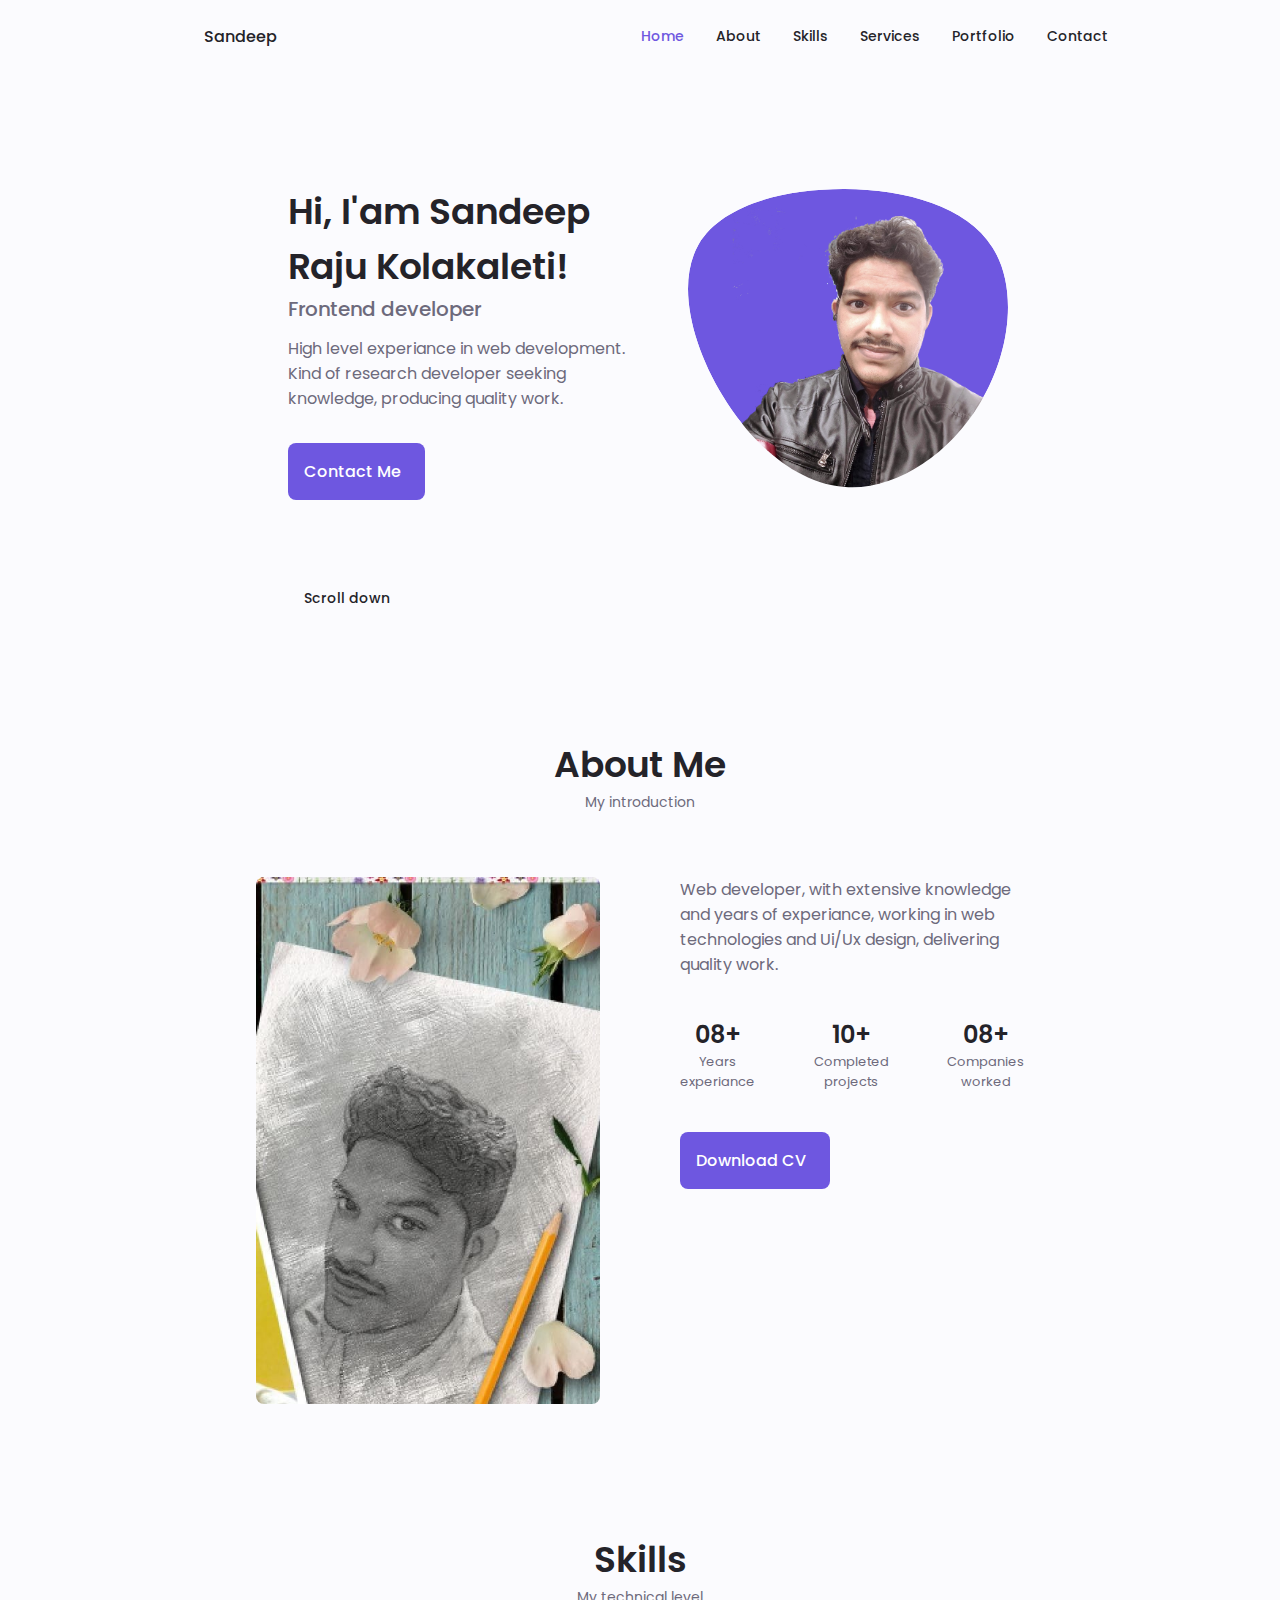
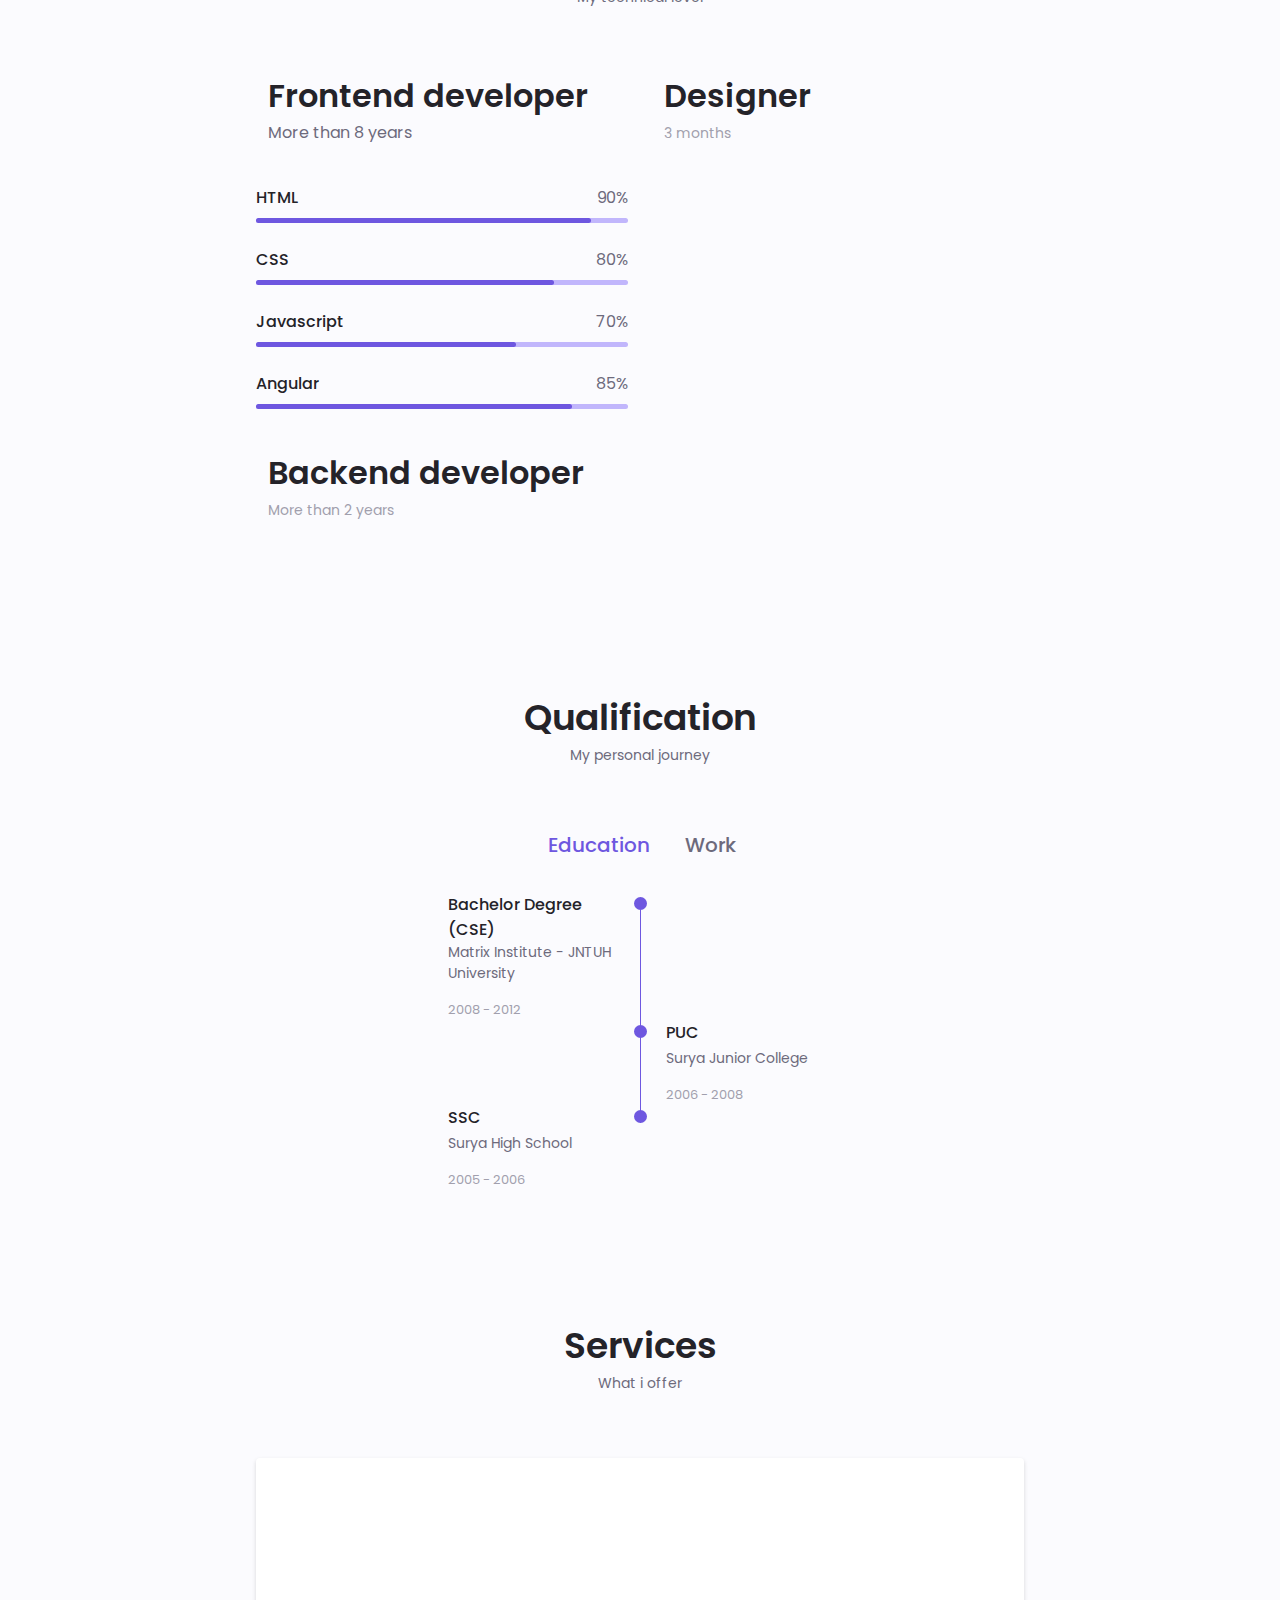
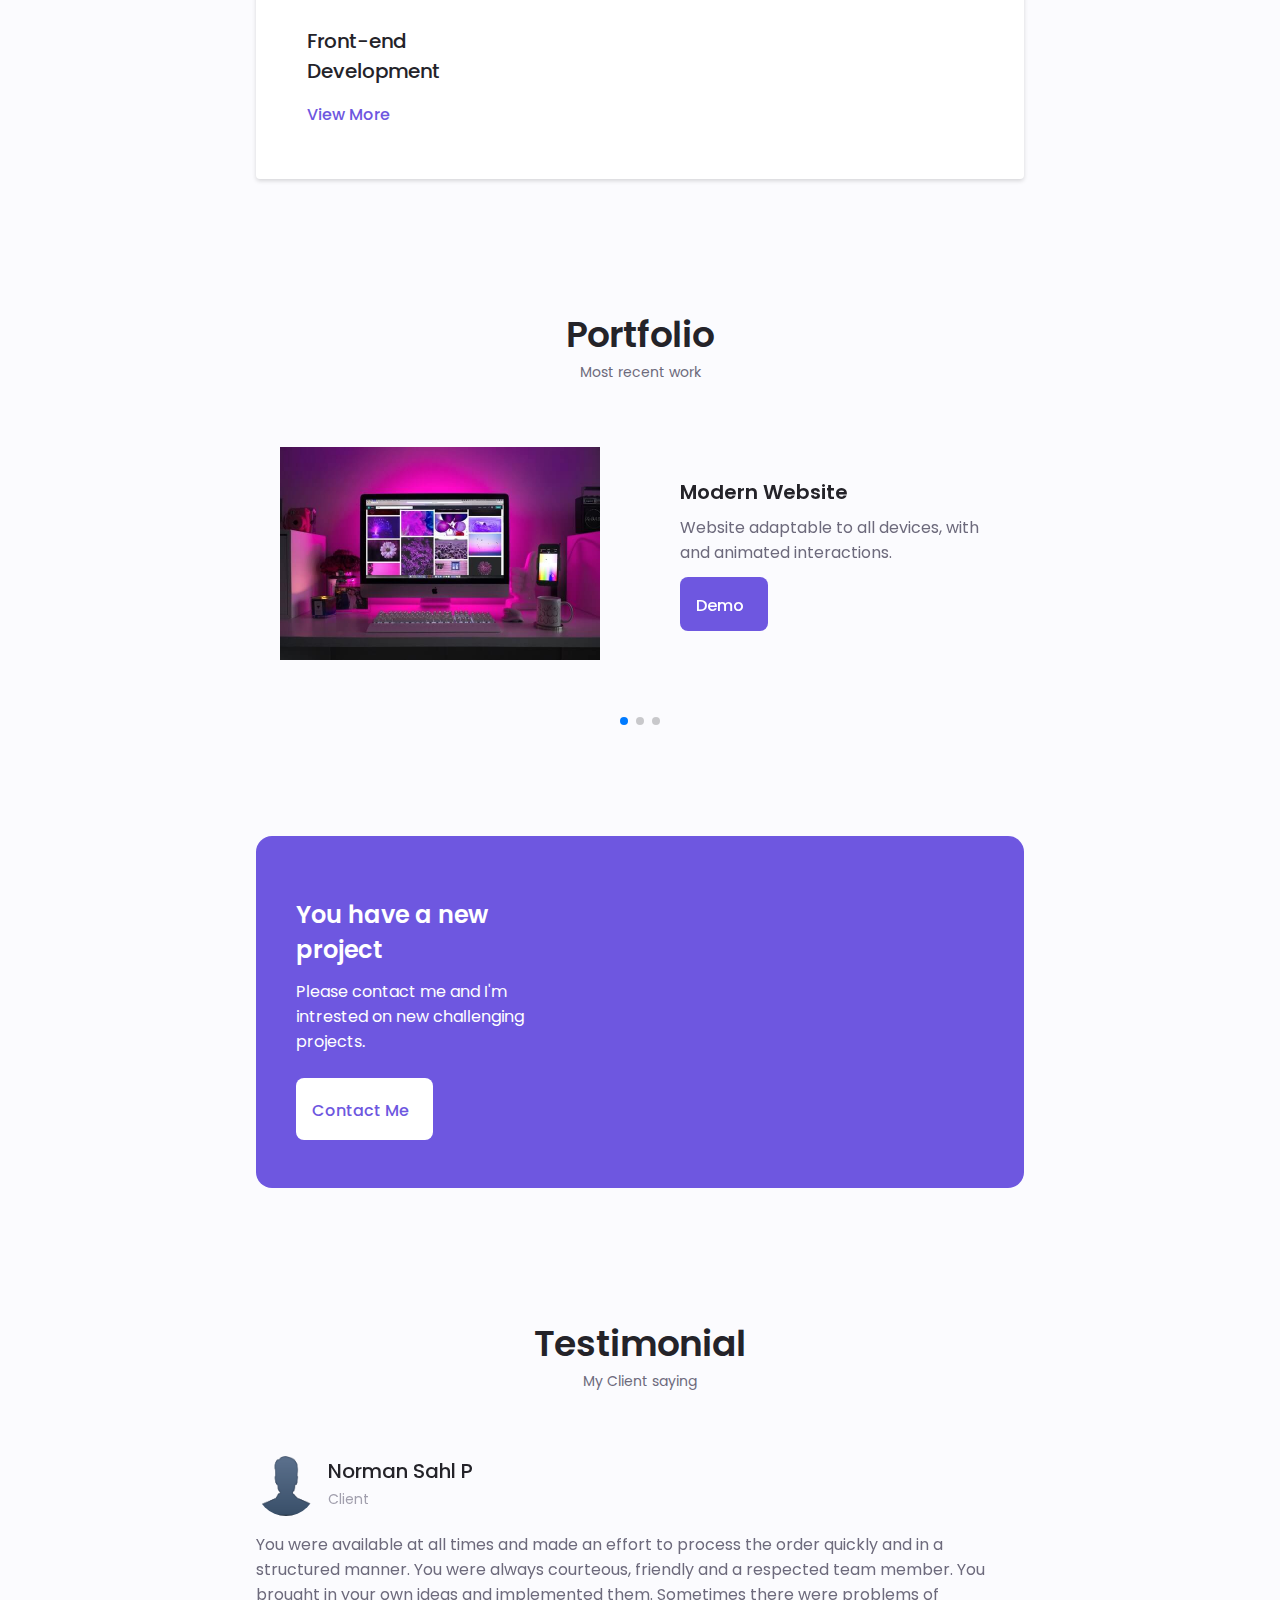
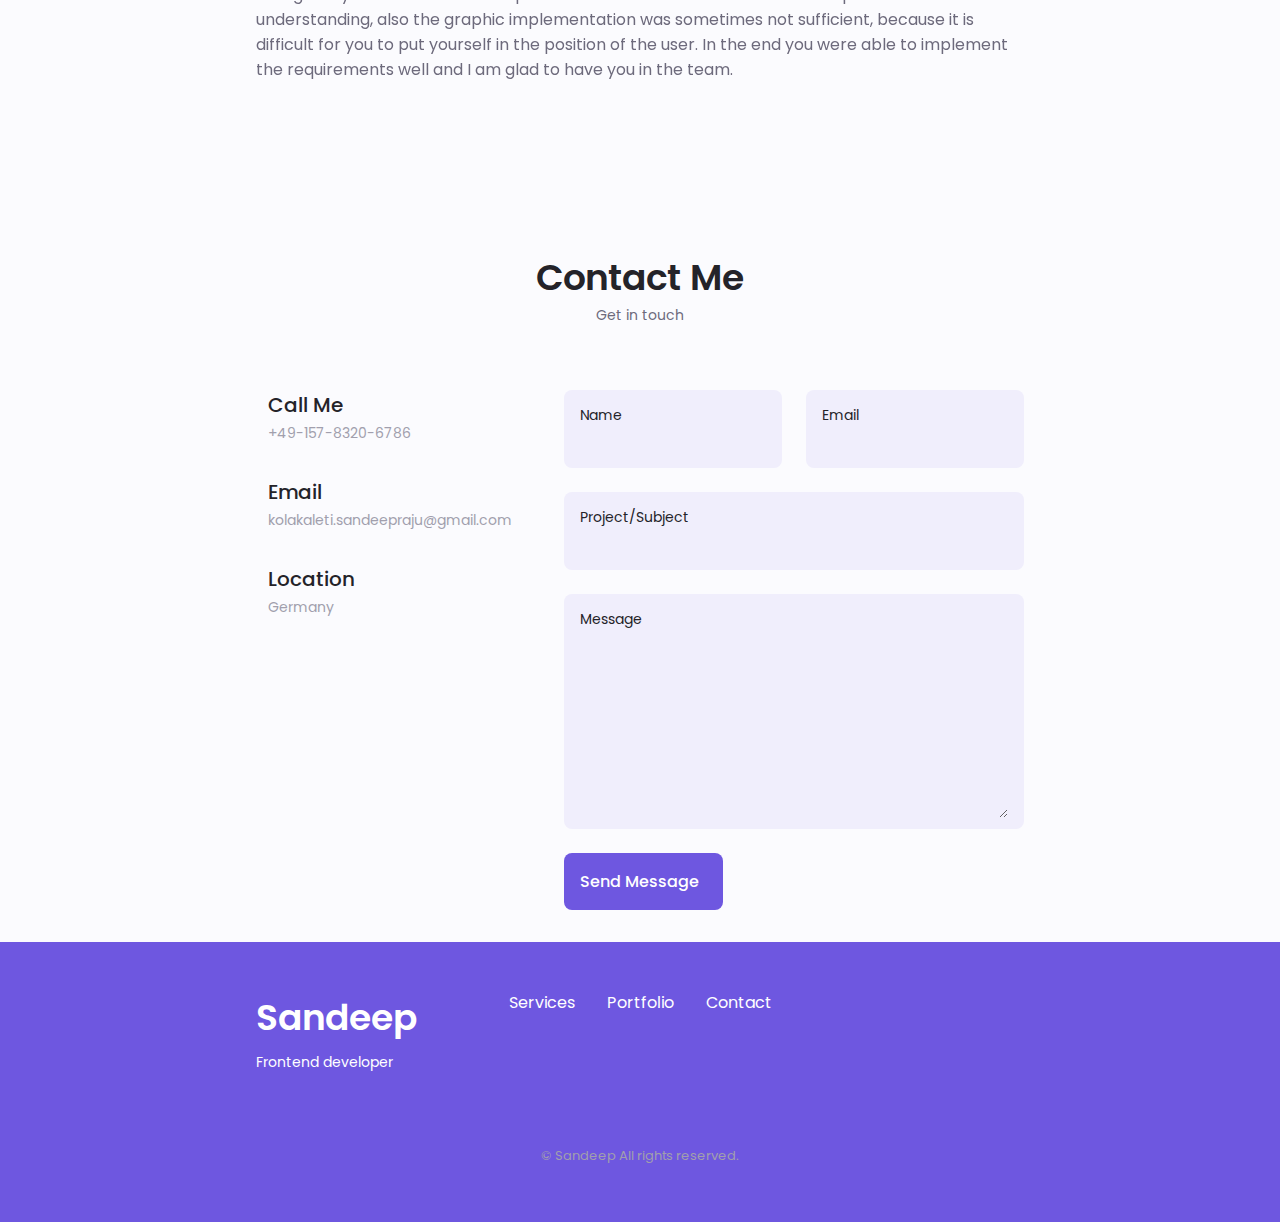
==== public/index2.html @ 4f19f3d8 "commit changes goes here" ====
<!DOCTYPE html>
    <html lang="en">
    <head>
        <meta charset="UTF-8">
        <meta name="viewport" content="width=device-width, initial-scale=1.0">

        <!--==================== UNICONS ====================-->
        <link rel="stylesheet" href="https://unicons.iconscout.com/release/v4.0.0/css/line.css">
        
        <!--==================== SWIPER CSS ====================-->
        <link rel="stylesheet" href="assets/css/swiper-bundle.min.css">
        
        <!--==================== CSS ====================-->
        <link rel="stylesheet" href="assets/css/styles.css">

        <title>Responsive Portfolio Website</title>
    </head>
    <body oncontextmenu="return false">
        <!--==================== HEADER ====================-->
        <header class="header" id="header">
            <nav class="nav container">
                <a href="#" class="nav__logo">Sandeep</a>
                <div class="nav__menu" id="nav-menu">
                    <ul class="nav__list grid">
                        <li class="nav__item">
                            <a href="#home" class="nav__link active-link">
                                <i class="uil uil-estate nav__icon"></i>Home
                            </a>
                        </li>
                        <li class="nav__item">
                            <a href="#about" class="nav__link">
                                <i class="uil uil-user nav__icon"></i>About
                            </a>
                        </li>
                        <li class="nav__item">
                            <a href="#skills" class="nav__link">
                                <i class="uil uil-file-alt nav__icon"></i>Skills
                            </a>
                        </li>
                        <li class="nav__item">
                            <a href="#services" class="nav__link">
                                <i class="uil uil-briefcase-alt nav__icon"></i>Services
                            </a>
                        </li>
                        <li class="nav__item">
                            <a href="#portfolio" class="nav__link">
                                <i class="uil uil-scenery nav__icon"></i>Portfolio
                            </a>
                        </li>
                        <li class="nav__item">
                            <a href="#contact" class="nav__link">
                                <i class="uil uil-message nav__icon"></i> Contact
                            </a>
                        </li>
                    </ul>
                    <i class="uil uil-times nav__close" id="nav-close"></i>
                </div>
                <div class="nav__btns">
                    <i class="uil uil-moon change-theme" id="theme-button"></i>
                    <div class="nav__toggle" id="nav-toggle">
                        <i class="uil uil-apps"></i>
                    </div>
                </div>
            </nav>
        </header>

        <!--==================== MAIN ====================-->
        <main class="main">
            <!--==================== HOME ====================-->
            <section class="home section" id="home">
                <div class="home__container container grid">
                    <div class="home__content grid">
                        <div class="home__social">
                            <a href="https://www.linkedin.com/in/sandeep-raju-kolakaleti-674469119/" target="_blank" class="home__social-icon">
                                <i class="uil uil-linkedin-alt"></i>
                            </a>
                            <a href="#contact" class="home__social-icon">
                                <i class="uil uil-mailbox"></i>
                            </a>
                            <a href="https://github.com/sandeepraju538" target="_blank" class="home__social-icon">
                                <i class="uil uil-github-alt"></i>
                            </a>
                        </div>
                        <div class="home__img">
                            <svg class="home__blob" viewBox="0 0 200 187" xmlns="http://www.w3.org/2000/svg" xmlns:xlink="http://www.w3.org/1999/xlink">
                                <mask id="mask0" mask-type="alpha">
                                    <path d="M190.312 36.4879C206.582 62.1187 201.309 102.826 182.328 134.186C163.346 165.547 
                                    130.807 187.559 100.226 186.353C69.6454 185.297 41.0228 161.023 21.7403 129.362C2.45775 
                                    97.8511 -7.48481 59.1033 6.67581 34.5279C20.9871 10.1032 59.7028 -0.149132 97.9666 
                                    0.00163737C136.23 0.303176 174.193 10.857 190.312 36.4879Z"/>
                                </mask>
                                <g mask="url(#mask0)">
                                    <path d="M190.312 36.4879C206.582 62.1187 201.309 102.826 182.328 134.186C163.346 
                                    165.547 130.807 187.559 100.226 186.353C69.6454 185.297 41.0228 161.023 21.7403 
                                    129.362C2.45775 97.8511 -7.48481 59.1033 6.67581 34.5279C20.9871 10.1032 59.7028 
                                    -0.149132 97.9666 0.00163737C136.23 0.303176 174.193 10.857 190.312 36.4879Z"/>
                                    <image class="home__blob-img" x="28" y="10" xlink:href="assets/img/profile-pic.png"/>
                                </g>
                            </svg>
                        </div>
                        <div class="home__data">
                            <h1 class="home__title">Hi, I'am Sandeep Raju Kolakaleti!</h1>
                            <h3 class="home__subtitle">Frontend developer</h3>
                            <p class="home__description">High level experiance in web development. Kind of research developer
                                seeking knowledge, producing quality work.</p>
                            <a href="#contact" class="button button--flex">
                                Contact Me <i class="uil uil-message button__icon"></i>
                            </a>
                        </div>
                    </div>
                    <div class="home__scroll">
                        <a href="#about" class="home__scroll-button button--flex">
                            <i class="uil uil-mouse-alt home__scroll-mouse"></i>
                            <span class="home__scroll-name">Scroll down</span>
                            <i class="uil uil-arrow-down home__scroll-arrow"></i>
                        </a>
                    </div>
                </div>
            </section>

            <!--==================== ABOUT ====================-->
            <section class="about section" id="about">
                <h2 class="section__title">About Me</h2>
                <span class="section__subtitle">My introduction</span>
                <div class="about__container container grid">
                    <img src="assets/img/profile-pic.jpeg" alt="" class="about__img">
                    <div class="about__data">
                        <p class="about__description">
                            Web developer, with extensive knowledge and years of experiance, 
                            working in web technologies and Ui/Ux design, delivering quality work.
                        </p>
                        <div class="about__info">
                            <div>
                                <span class="about__info-title"> 08+ </span>
                                <span class="about__info-name">Years <br> experiance</span>
                            </div>
                            <div>
                                <span class="about__info-title"> 10+ </span>
                                <span class="about__info-name">Completed <br> projects</span>
                            </div>
                            <div>
                                <span class="about__info-title"> 08+ </span>
                                <span class="about__info-name">Companies <br> worked</span>
                            </div>
                        </div>
                        <div class="about__buttons">
                            <a download="" href="assets/pdf/CV-Sandeep-Kolakaleti-EN-IN.pdf" class="button button--flex">
                                Download CV<i class="uil uil-download-alt button__icon"></i>
                            </a>
                        </div>
                    </div>
                </div>
            </section>

            <!--==================== SKILLS ====================-->
            <section class="skills section" id="skills">
                <h2 class="section__title">Skills</h2>
                <span class="section__subtitle">My technical level</span>
                <div class="skills__container container grid">
                    <div>
                        <!--========= SKILLS 1 =========-->
                        <div class="skills__content skills__open">
                            <div class="skills__header">
                                <i class="uil uil-brackets-curly skills__icon"></i>
                                <div>
                                    <h1 class="skills_title">Frontend developer</h1>
                                    <span class="skills_subtitles">More than 8 years</span>
                                </div>
                                <i class="uil uil-angle-down skills__arrow"></i>
                            </div>
                            <div class="skills__list grid">
                                <div class="skills__data">
                                    <div class="skills__titles">
                                        <h3 class="skills__name">HTML</h3>
                                        <span class="skills__number">90%</span>
                                    </div>
                                    <div class="skills__bar">
                                        <span class="skills__percentage skills__html"></span>
                                    </div>
                                </div>
                                <div class="skills__data">
                                    <div class="skills__titles">
                                        <h3 class="skills__name">CSS</h3>
                                        <span class="skills__number">80%</span>
                                    </div>
                                    <div class="skills__bar">
                                        <span class="skills__percentage skills__css"></span>
                                    </div>
                                </div>
                                <div class="skills__data">
                                    <div class="skills__titles">
                                        <h3 class="skills__name">Javascript</h3>
                                        <span class="skills__number">70%</span>
                                    </div>
                                    <div class="skills__bar">
                                        <span class="skills__percentage skills__js"></span>
                                    </div>
                                </div>
                                <div class="skills__data">
                                    <div class="skills__titles">
                                        <h3 class="skills__name">Angular</h3>
                                        <span class="skills__number">85%</span>
                                    </div>
                                    <div class="skills__bar">
                                        <span class="skills__percentage skills__angular"></span>
                                    </div>
                                </div>
                            </div>
                        </div>

                        <!--========= SKILLS 2 =========-->
                        <div class="skills__content skills__close">
                            <div class="skills__header">
                                <i class="uil uil-server-network skills__icon"></i>
                                <div>
                                    <h1 class="skills_title">Backend developer</h1>
                                    <span class="skills_subtitle">More than 2 years</span>
                                </div>
                                <i class="uil uil-angle-down skills__arrow"></i>
                            </div>
                            <div class="skills__list grid">
                                <div class="skills__data">
                                    <div class="skills__titles">
                                        <h3 class="skills__name">Node js</h3>
                                        <span class="skills__number">60%</span>
                                    </div>
                                    <div class="skills__bar">
                                        <span class="skills__percentage skills__node"></span>
                                    </div>
                                </div>
                                <div class="skills__data">
                                    <div class="skills__titles">
                                        <h3 class="skills__name">Firebase</h3>
                                        <span class="skills__number">50%</span>
                                    </div>
                                    <div class="skills__bar">
                                        <span class="skills__percentage skills__firebase"></span>
                                    </div>
                                </div>
                                <div class="skills__data">
                                    <div class="skills__titles">
                                        <h3 class="skills__name">Phython</h3>
                                        <span class="skills__number">60%</span>
                                    </div>
                                    <div class="skills__bar">
                                        <span class="skills__percentage skills__python"></span>
                                    </div>
                                </div>
                                <div class="skills__data">
                                    <div class="skills__titles">
                                        <h3 class="skills__name">.Net</h3>
                                        <span class="skills__number">50%</span>
                                    </div>
                                    <div class="skills__bar">
                                        <span class="skills__percentage skills__dotnet"></span>
                                    </div>
                                </div>
                            </div>
                        </div>
                    </div>
                    <div>
                        <!--========= SKILLS 3 =========-->
                        <div class="skills__content skills__close">
                            <div class="skills__header">
                                <i class="uil uil-swatchbook skills__icon"></i>
                                <div>
                                    <h1 class="skills_title">Designer</h1>
                                    <span class="skills_subtitle">3 months</span>
                                </div>
                                <i class="uil uil-angle-down skills__arrow"></i>
                            </div>
                            <div class="skills__list grid">
                                <div class="skills__data">
                                    <div class="skills__titles">
                                        <h3 class="skills__name">Figma</h3>
                                        <span class="skills__number">20%</span>
                                    </div>
                                    <div class="skills__bar">
                                        <span class="skills__percentage skills__figma"></span>
                                    </div>
                                </div>
                                <div class="skills__data">
                                    <div class="skills__titles">
                                        <h3 class="skills__name">Sketch</h3>
                                        <span class="skills__number">30%</span>
                                    </div>
                                    <div class="skills__bar">
                                        <span class="skills__percentage skills__sketch"></span>
                                    </div>
                                </div>
                                <div class="skills__data">
                                    <div class="skills__titles">
                                        <h3 class="skills__name">Photoshop</h3>
                                        <span class="skills__number">40%</span>
                                    </div>
                                    <div class="skills__bar">
                                        <span class="skills__percentage skills__photoshop"></span>
                                    </div>
                                </div>
                            </div>
                        </div>
                    </div>
                </div>
            </section>

            <!--==================== QUALIFICATION ====================-->
            <section class="qualification section">
                <h2 class="section__title">Qualification</h2>
                <span class="section__subtitle">My personal journey</span>
                <div class="qualification__container container">
                    <div class="qualification__tabs">
                        <div class="qualification__button button--flex qualification__active" data-target='#education'>
                            <i class="uil uil-graduation-cap qualification__icon"></i>
                            Education
                        </div>
                        <div class="qualification__button button--flex" data-target='#work'>
                            <i class="uil uil-briefcase qualification__icon"></i>
                            Work
                        </div>
                    </div>
                    <div class="qualification__sections">
                        <div class="qualification__content qualification__active" data-content id="education">
                            <div class="qualification__data">
                                <div>
                                    <h3 class="qualification__title">Bachelor Degree (CSE)</h3>
                                    <span class="qualification__subtitle">Matrix Institute - JNTUH University</span>
                                    <div class="qualification__calendar">
                                        <i class="uil uil-calendar-alt"></i>
                                        2008 - 2012
                                    </div>
                                </div>
                                <div>
                                    <span class="qualification__rounder"></span>
                                    <span class="qualification__line"></span>
                                </div>
                            </div>
                            <div class="qualification__data">
                                <div></div>
                                <div>
                                    <span class="qualification__rounder"></span>
                                    <span class="qualification__line"></span>
                                </div>
                                <div>
                                    <h3 class="qualification__title">PUC</h3>
                                    <span class="qualification__subtitle">Surya Junior College</span>
                                    <div class="qualification__calendar">
                                        <i class="uil uil-calendar-alt"></i>
                                        2006 - 2008
                                    </div>
                                </div>
                            </div>
                            <div class="qualification__data">
                                <div>
                                    <h3 class="qualification__title">SSC</h3>
                                    <span class="qualification__subtitle">Surya High School</span>
                                    <div class="qualification__calendar">
                                        <i class="uil uil-calendar-alt"></i>
                                        2005 - 2006
                                    </div>
                                </div>
                                <div>
                                    <span class="qualification__rounder"></span>
                                    <!-- <span class="qualification__line"></span> -->
                                </div>
                                <div></div>
                            </div>
                        </div>
                        <div class="qualification__content" data-content id="work">
                            <div class="qualification__data">
                                <div>
                                    <h3 class="qualification__title">Frontend Developer</h3>
                                    <span class="qualification__subtitle">SV Gebäudeautomation GmbH</span>
                                    <div class="qualification__calendar">
                                        <i class="uil uil-calendar-alt"></i>
                                        2020 - present
                                    </div>
                                </div>
                                <div>
                                    <span class="qualification__rounder"></span>
                                    <span class="qualification__line"></span>
                                </div>
                            </div>
                            <div class="qualification__data">
                                <div></div>
                                <div>
                                    <span class="qualification__rounder"></span>
                                    <span class="qualification__line"></span>
                                </div>
                                <div>
                                    <h3 class="qualification__title">Technology Specialist</h3>
                                    <span class="qualification__subtitle">Wells Fargo (EGS) Pvt Ltd</span>
                                    <div class="qualification__calendar">
                                        <i class="uil uil-calendar-alt"></i>
                                        2018 - 2020
                                    </div>
                                </div>
                            </div>
                            <div class="qualification__data">
                                <div>
                                    <h3 class="qualification__title">Senior Software Engineer</h3>
                                    <span class="qualification__subtitle">Mindtree Ltd</span>
                                    <div class="qualification__calendar">
                                        <i class="uil uil-calendar-alt"></i>
                                        2016 - 2018
                                    </div>
                                </div>
                                <div>
                                    <span class="qualification__rounder"></span>
                                    <span class="qualification__line"></span>
                                </div>
                                <div></div>
                            </div>
                            <div class="qualification__data">
                                <div></div>
                                <div>
                                    <span class="qualification__rounder"></span>
                                    <span class="qualification__line"></span>
                                </div>
                                <div>
                                    <h3 class="qualification__title">Software Engineer</h3>
                                    <span class="qualification__subtitle">Ionidea Interactive solutions Pvt Ltd</span>
                                    <div class="qualification__calendar">
                                        <i class="uil uil-calendar-alt"></i>
                                        2015 - 2016
                                    </div>
                                </div>
                            </div>
                            <div class="qualification__data">
                                <div>
                                    <h3 class="qualification__title">Software Engineer</h3>
                                    <span class="qualification__subtitle">Unilog Software Solutions Pvt Ltd</span>
                                    <div class="qualification__calendar">
                                        <i class="uil uil-calendar-alt"></i>
                                        2014 - 2015
                                    </div>
                                </div>
                                <div>
                                    <span class="qualification__rounder"></span>
                                    <span class="qualification__line"></span>
                                </div>
                                <div></div>
                            </div>
                            <div class="qualification__data">
                                <div></div>
                                <div>
                                    <span class="qualification__rounder"></span>
                                </div>
                                <div>
                                    <h3 class="qualification__title">Associate consultant - Software Engineer</h3>
                                    <span class="qualification__subtitle">Vibrant Infosystems Pvt Ltd</span>
                                    <div class="qualification__calendar">
                                        <i class="uil uil-calendar-alt"></i>
                                        2013 - 2014
                                    </div>
                                </div>
                            </div>
                        </div>
                    </div>
                </div>
            </section>

            <!--==================== SERVICES ====================-->
            <section class="services section" id="services">
                <h2 class="section__title">Services</h2>
                <span class="section__subtitle">What i offer</span>
                <div class="services__container container grid">
                    <div class="services__content">
                        <div>
                            <i class="uil uil-web-grid services__icon"></i>
                            <h3 class="services__title">Front-end <br> Development</h3>
                        </div>

                        <span class="button button--flex button--small button--link services__button">
                            View More
                            <i class="uil uil-arrow-right button__icon"></i>
                        </span>

                        <div class="services__modal">
                            <div class="services__modal-content">
                                <h4 class="services__modal-title"> Front-end <br> Developer</h4>
                                <i class="uil uil-times services__modal-close"></i>
                                <ul class="services__modal-services grid">
                                    <li class="services__modal-service">
                                        <i class="uil uil-check-circle services__modal-icon"></i>
                                        <p>I implement the user interface screens</p>
                                    </li>
                                    <li class="services__modal-service">
                                        <i class="uil uil-check-circle services__modal-icon"></i>
                                        <p>I develop the web and mobile applications.</p>
                                    </li>
                                    <li class="services__modal-service">
                                        <i class="uil uil-check-circle services__modal-icon"></i>
                                        <p>I work as AGILE.</p>
                                    </li>
                                    <li class="services__modal-service">
                                        <i class="uil uil-check-circle services__modal-icon"></i>
                                        <p>I position your comapny brand.</p>
                                    </li>
                                </ul>
                            </div>
                        </div>
                    </div>
                </div>
            </section>

            <!--==================== PORTFOLIO ====================-->
            <section class="portfolio section" id="portfolio">
                <h2 class="section__title">Portfolio</h2>
                <span class="section__subtitle">Most recent work</span>
                <div class="portfolio__container container swiper-container">
                    <div class="swiper-wrapper">
                        <div class="portfolio__content grid swiper-slide">
                            <img src="assets/img/portfolio1.jpg" alt="" class="protfolio__img">
                            <div class="portfolio__data">
                                <h3 class="portfolio__title">Modern Website</h3>
                                <p class="portfolio__description">Website adaptable to all devices, with and animated interactions.</p>
                                <a href="£" class="button button-flex button--small portfolio__button">
                                    Demo
                                    <i class="uil uil-arrow-right button__icon"></i>
                                </a>
                            </div>
                        </div>
        
                        <div class="portfolio__content grid swiper-slide">
                            <img src="assets/img/portfolio2.jpg" alt="" class="protfolio__img">
                            <div class="portfolio__data">
                                <h3 class="portfolio__title">Modern Mobile</h3>
                                <p class="portfolio__description">development adaptable to all mobile devices, with and animated interactions.</p>
                                <a href="£" class="button button-flex button--small portfolio__button">
                                    Demo
                                    <i class="uil uil-arrow-right button__icon"></i>
                                </a>
                            </div>
                        </div>
        
                        <div class="portfolio__content grid swiper-slide">
                            <img src="assets/img/portfolio3.jpg" alt="" class="protfolio__img">
                            <div class="portfolio__data">
                                <h3 class="portfolio__title">Online Store</h3>
                                <p class="portfolio__description">Website adaptable to all devices, with and animated interactions.</p>
                                <a href="£" class="button button-flex button--small portfolio__button">
                                    Demo
                                    <i class="uil uil-arrow-right button__icon"></i>
                                </a>
                            </div>
                        </div>
                    </div>
                    <div class="swiper-button-next">
                        <i class="uil uil-angle-right-b swiper-portfolio-icon"></i>
                    </div>
                    <div class="swiper-button-prev">
                        <i class="uil uil-angle-left-b swiper-portfolio-icon"></i>
                    </div>

                    <div class="swiper-pagination"></div>
                </div>
            </section>

            <!--==================== PROJECT IN MIND ====================-->
            <section class="project section">
                <div class="project__bg">
                    <div class="project__container container grid">
                        <div class="project__data">
                            <h2 class="project__title">You have a new project</h2>
                            <p class="project__description">Please contact me and I'm intrested on new challenging projects.</p>
                            <a href="#contact" class="button button-flex button--white">
                                Contact Me
                                <i class="uil uil-message project__icon button__icon"></i>
                            </a>
                        </div>
                        <img src="assets/img/Project.png" alt="" class="project__img">
                    </div>
                </div>
            </section>

            <!--==================== TESTIMONIAL ====================-->
            <section class="testimonial section">
                <h2 class="section__title">Testimonial</h2>
                <span class="section__subtitle">My Client saying</span>
                <div class="testimonial__container container swiper-container">
                    <div class="swiper-wrapper">
                        <div class="testimonial__content swiper-slide">
                            <div>
                                <div class="testimonial__content">
                                    <div class="testimonial__data">
                                        <div class="testimonial__header">
                                            <img src="assets/img/unknown.png" alt="" class="testimonial__img">
                                            <div>
                                                <h3 class="testimonial__name">Norman Sahl P</h3>
                                                <span class="testimonial__client">Client</span>
                                            </div>
                                        </div>
                                        <div>
                                            <i class="uil uil-star testimonial__icon-start"></i>
                                            <i class="uil uil-star testimonial__icon-start"></i>
                                            <i class="uil uil-star testimonial__icon-start"></i>
                                            <i class="uil uil-star testimonial__icon-start"></i>
                                            <i class="uil uil-star testimonial__icon-start"></i>
                                        </div>
                                    </div>
                                    <p class="testimonial__description">
                                        You were available at all times and made an effort to process the order quickly and in a structured manner. You were always courteous, friendly and a respected team member. You brought in your own ideas and implemented them. Sometimes there were problems of understanding, also the graphic implementation was sometimes not sufficient, because it is difficult for you to put yourself in the position of the user. In the end you were able to implement the requirements well and I am glad to have you in the team.
                                    </p>
                                </div>
                            </div>
                        </div>
                        <!--<div class="testimonial__content swiper-slide">
                            <div>
                                <div class="testimonial__content">
                                    <div class="testimonial__data">
                                        <div class="testimonial__header">
                                            <img src="assets/img/testimonial1.jpg" alt="" class="testimonial__img">
                                            <div>
                                                <h3 class="testimonial__name">Sara Smith</h3>
                                                <span class="testimonial__client">Client</span>
                                            </div>
                                        </div>
                                        <div>
                                            <i class="uil uil-star testimonial__icon-start"></i>
                                            <i class="uil uil-star testimonial__icon-start"></i>
                                            <i class="uil uil-star testimonial__icon-start"></i>
                                            <i class="uil uil-star testimonial__icon-start"></i>
                                            <i class="uil uil-star testimonial__icon-start"></i>
                                        </div>
                                    </div>
                                    <p class="testimonial__description">
                                        I get a good impression, I carry out my project with all the possible quality, attention and support 24 hours a day.
                                    </p>
                                </div>
                            </div>
                        </div>
                        <div class="testimonial__content swiper-slide">
                            <div>
                                <div class="testimonial__content">
                                    <div class="testimonial__data">
                                        <div class="testimonial__header">
                                            <img src="assets/img/testimonial2.jpg" alt="" class="testimonial__img">
                                            <div>
                                                <h3 class="testimonial__name">Matt</h3>
                                                <span class="testimonial__client">Client</span>
                                            </div>
                                        </div>
                                        <div>
                                            <i class="uil uil-star testimonial__icon-start"></i>
                                            <i class="uil uil-star testimonial__icon-start"></i>
                                            <i class="uil uil-star testimonial__icon-start"></i>
                                            <i class="uil uil-star testimonial__icon-start"></i>
                                            <i class="uil uil-star testimonial__icon-start"></i>
                                        </div>
                                    </div>
                                    <p class="testimonial__description">
                                        I get a good impression, I carry out my project with all the possible quality, attention and support 24 hours a day.
                                    </p>
                                </div>
                            </div>
                        </div>
                        <div class="testimonial__content swiper-slide">
                            <div>
                                <div class="testimonial__content">
                                    <div class="testimonial__data">
                                        <div class="testimonial__header">
                                            <img src="assets/img/testimonial3.jpg" alt="" class="testimonial__img">
                                            <div>
                                                <h3 class="testimonial__name">Raul Harrish</h3>
                                                <span class="testimonial__client">Client</span>
                                            </div>
                                        </div>
                                        <div>
                                            <i class="uil uil-star testimonial__icon-start"></i>
                                            <i class="uil uil-star testimonial__icon-start"></i>
                                            <i class="uil uil-star testimonial__icon-start"></i>
                                            <i class="uil uil-star testimonial__icon-start"></i>
                                            <i class="uil uil-star testimonial__icon-start"></i>
                                        </div>
                                    </div>
                                    <p class="testimonial__description">
                                        I get a good impression, I carry out my project with all the possible quality, attention and support 24 hours a day.
                                    </p>
                                </div>
                            </div>
                        </div>-->
                    </div>
                    <div class="swiper-pagination swiper-pagination-testimonial"></div>
                </div>
            </section>

            <!--==================== CONTACT ME ====================-->
            <section class="contact section" id="contact">
                <h2 class="section__title">Contact Me</h2>
                <span class="section__subtitle">Get in touch</span>

                <div class="contact__container container grid">
                    <div>
                        <div class="contact__information">
                            <i class="uil uil-phone contact__icon"></i>
                            <div>
                                <h3 class="contact__title">Call Me</h3>
                                <span class="contact__subtitle">+49-157-8320-6786</span>
                            </div>
                        </div>
                        <div class="contact__information">
                            <i class="uil uil-envelope contact__icon"></i>
                            <div>
                                <h3 class="contact__title">Email</h3>
                                <span class="contact__subtitle">kolakaleti.sandeepraju@gmail.com</span>
                            </div>
                        </div>
                        <div class="contact__information">
                            <i class="uil uil-map-marker contact__icon"></i>
                            <div>
                                <h3 class="contact__title">Location</h3>
                                <span class="contact__subtitle">Germany</span>
                            </div>
                        </div>
                    </div>
                    <form id="form" class="contact__form grid">
                        <div class="contact__inputs grid">
                            <div class="contact__content">
                                <label for="" class="contact__label">Name</label>
                                <input name="from_name" id="from_name" type="text" class="contact__input">
                            </div>
                            <div class="contact__content">
                                <label for="" class="contact__label">Email</label>
                                <input id="email" type="email" class="contact__input">
                            </div>
                        </div>
                        <div class="contact__content">
                            <label for="" class="contact__label">Project/Subject</label>
                            <input name="project" id="project" type="text" class="contact__input">
                        </div>
                        <div class="contact__content">
                            <label for="" class="contact__label">Message</label>
                            <textarea name="message" id="message" name="" id="" cols="0" rows="7" class="contact__input"></textarea>
                        </div>
                        <div>
                            <a id="sendMessage" class="button button--flex">
                                Send Message
                                <i class="uil uil-message button__icon"></i>
                            </a>
                        </div>
                    </form>
                </div>
            </section>
        </main>

        <!--==================== FOOTER ====================-->
        <footer class="footer">
            <div class="footer__bg">
                <div class="footer__container container grid">
                    <div>
                        <h1 class="footer__title">Sandeep</h1>
                        <span class="footer__subtitle">Frontend developer</span>
                    </div>
                    <ul class="footer__links">
                        <li>
                            <a href="#services" class="footer__link">Services</a>
                        </li>
                        <li>
                            <a href="#portfolio" class="footer__link">Portfolio</a>
                        </li>
                        <li>
                            <a href="#contact" class="footer__link">Contact</a>
                        </li>
                    </ul>
                    <div class="footer__socials">
                        <a href="https://www.facebook.com" target="_blank" class="footer__social">
                            <i class="uil uil-facebook-f"></i>
                        </a>
                        <a href="https://www.instagram.com" target="_blank" class="footer__social">
                            <i class="uil uil-instagram"></i>
                        </a>
                        <a href="https://www.twitter.com/" target="_blank" class="footer__social">
                            <i class="uil uil-twitter-alt"></i>
                        </a>
                    </div>
                </div>
                <p class="footer__copy">&#169; Sandeep All rights reserved.</p>
            </div>
            
        </footer>
        
        <!--==================== SCROLL TOP ====================-->
        <a href="#" class="scrollup" id="scroll-up">
            <i class="uil uil-arrow-up scrollup__icon"></i>
        </a>

        <!--==================== SWIPER JS ====================-->
        <script src="assets/js/swiper-bundle.min.js"></script>

        <!--==================== MAIN JS ====================-->
        <script src="assets/js/main.js"></script>

        <script type="text/javascript" src="https://cdn.jsdelivr.net/npm/emailjs-com@2.4.0/dist/email.min.js">
        </script>

        <script type="text/javascript">
            (function() {
                emailjs.init("user_UU2uFL7afB3DFIaQTK2E1");
            })();
            var sendMessage = document.getElementById('sendMessage');
            sendMessage.addEventListener('click', () => {
                sendEmail();
            });
            function sendEmail() {
                let btn = document.getElementById('sendMessage');
                if (btn.text.trim() === 'Send Message') {
                    if (document.getElementById('from_name').value === '' || document.getElementById('email').value === '' ||
                    document.getElementById('project').value === '' || document.getElementById('message').value === '') {
                        alert('from name, email, project(or)subject, message is required!');
                        return;
                    }
                    btn.innerHTML = 'Sending...';
                    const serviceID = 'service_87wwix7';
                    const templateID = 'template_zlf7fks';
                    const templateParams = {
                        from_name: document.getElementById('from_name').value,
                        email: document.getElementById('email').value,
                        project: document.getElementById('project').value,
                        message: document.getElementById('message').value
                    }
                    emailjs.send(serviceID, templateID, templateParams).then((response) => {
                        btn.innerHTML = 'Send Message';
                        alert('Sent the mail succesfully!');
                        console.log('SUCCESS!', response.status, response.text);
                    }, (error) => {
                        console.log('FAILED...', error);
                        btn.innerHTML = 'Send Message';
                        alert(JSON.stringify(err));
                    });
                } else if (btn.text.trim() === 'Sending...'){
                    alert('Request call in progress, please wait or refresh the page and submit details again!!');
                }
            }
        </script>
    </body>
</html>
---- public/assets/css/styles.css ----
/*==================== GOOGLE FONTS ====================*/
@import url('https://fonts.googleapis.com/css2?family=Poppins:wght@400;500;600&display=swap');

/*==================== VARIABLES CSS ====================*/
:root {
    --header-height: 3rem;

    /*========== Colors ==========*/
    /* Change favorite color */
    --hue-color: 250; /*Purple 250 - Green 142 - Blue 230 - Pink 340*/

    /* HSL color mode */
    --first-color: hsl(var(--hue-color), 69%, 61%);
    --first-color-second: hsl(var(--hue-color), 69%, 61%);
    --first-color-alt: hsl(var(--hue-color), 57%, 53%);
    --first-color-lighter: hsl(var(--hue-color), 92%, 85%);
    --title-color: hsl(var(--hue-color), 8%, 15%);
    --text-color: hsl(var(--hue-color), 8%, 45%);
    --text-color-light: hsl(var(--hue-color), 8%, 65%);
    --input-color: hsl(var(--hue-color), 70%, 96%);
    --body-color: hsl(var(--hue-color), 60%, 99%);
    --container-color: #fff;
    --scroll-bar-color: hsl(var(--hue-color), 12%, 90%);
    --scroll-thumb-color: hsl(var(--hue-color), 12%, 80%);

    /*========== Font and typography ==========*/
    --body-font: 'Poppins', sans-serif;

    /* .5rem = 8px, 1rem = 16px, 1.5rem = 24px ... */
    --big-font-size: 2rem;
    --h1-font-size: 1.5rem;
    --h2-font-size: 1.25rem;
    --h3-font-size: 1.125rem;
    --normal-font-size: .938rem;
    --small-font-size: .813rem;
    --smaller-font-size: .75rem;

    /*========== Font weight ==========*/
    --font-medium: 500;
    --font-semi-bold: 600;

    /*========== Margenes Bottom ==========*/
    /* .25rem = 4px, .5rem = 8px, .75rem = 12px ... */
    --mb-0-25: .25rem;
    --mb-0-5: .5rem;
    --mb-0-75: .75rem;
    --mb-1: 1rem;
    --mb-1-5: 1.5rem;
    --mb-2: 2rem;
    --mb-2-5: 2.5rem;
    --mb-3: 3rem;

    /*========== z index ==========*/
    --z-tooltip: 10;
    --z-fixed: 100;
    --z-modal: 1000;
}

/* Font size for large devices */
@media screen and (min-width: 968px) {
    :root {
        --big-font-size: 3rem;
        --h1-font-size: 2.25rem;
        --h2-font-size: 1.5rem;
        --h3-font-size: 1.25rem;
        --normal-font-size: 1rem;
        --small-font-size: .875rem;
        --smaller-font-size: .813rem;
    }
}

/*========== Variables Dark theme ==========*/
body.dark-theme {
    --first-color-second: hsl(var(--hue-color),30%, 8%);
    --title-color: hsl(var(--hue-color), 8%, 95%);
    --text-color: hsl(var(--hue-color), 8%, 75%);
    --input-color: hsl(var(--hue-color), 29%, 16%);
    --body-color: hsl(var(--hue-color), 28%, 12%);
    --container-color: hsl(var(--hue-color), 29%, 16%);
    --scroll-bar-color: hsl(var(--hue-color), 12%, 48%);
    --scroll-thumb-color: hsl(var(--hue-color), 12%, 36%);
}

/*========== Button Dark/Light ==========*/
.nav__btns {
    display: flex;
    align-items: center;
}

.change-theme {
    font-size: 1.25rem;
    color: var(--title-color);
    margin-right: var(--mb-1);
    cursor: pointer;
}

.change-theme:hover {
    color: var(--first-color);
}

/*==================== BASE ====================*/
* {
    box-sizing: border-box;
    padding: 0;
    margin: 0;
}

html {
    scroll-behavior: smooth;
}

body {
    margin: 0 0 var(--header-height) 0;
    font-family: var(--body-font);
    font-size: var(--normal-font-size);
    background-color: var(--body-color);
    color: var(--text-color);
}

h1, h2, h3, h4 {
    color: var(--title-color);
    font-weight: var(--font-semi-bold);
}

ul {
    list-style: none;
}

a {
    text-decoration: none;
}

img {
    max-width: 100%;
    height: auto;
}
/*==================== REUSABLE CSS CLASSES ====================*/
.section {
    padding: 2rem 0 4rem;
}

.section__title {
    font-size: var(--h1-font-size);
}

.section__subtitle {
    display: block;
    font-size: var(--small-font-size);
    margin-bottom: var(--mb-3);
}

.section__title,
.section__subtitle {
    text-align: center;
}

/*==================== LAYOUT ====================*/
.container {
    max-width: 768px;
    margin-left: var(--mb-1-5);
    margin-right: var(--mb-1-5);
}

.grid {
    display: grid;
    gap: 1.5rem;
}

.header {
    width: 100%;
    position: fixed;
    bottom: 0;
    left: 0;
    z-index: var(--z-fixed);
    background-color: var(--body-color);
}

/*==================== NAV ====================*/
.nav {
    max-width: 968px;
    height: var(--header-height);
    display: flex;
    justify-content: space-between;
    align-items: center;
}

.nav__logo,
.nav__toggle {
    color: var(--title-color);
    font-weight: var(--font-medium);
}

.nav__logo:hover {
    color: var(--first-color);
}

.nav__toggle {
    font-size: 1.1.rem;
    cursor: pointer;
}

.nav__toggle:hover {
    color: var(--first-color);
}

@media screen and (max-width: 767px) {
    .nav__menu {
        position: fixed;
        bottom: -100%;
        left: 0;
        width: 100%;
        background-color: var(--body-color);
        padding: 2rem 1.5rem 4rem;
        box-shadow: 0 -1px 4px rgba(0, 0, 0, .15);
        border-radius: 1.5rem 1.5rem 0 0;
        transition: .3s;
    }
}

.nav__list {
    grid-template-columns: repeat(3, 1fr);
    gap: 2rem;
}

.nav__link {
    display: flex;
    flex-direction: column;
    align-items: center;
    font-size: var(--small-font-size);
    color: var(--title-color);
    font-weight: var(--font-medium);
}

.nav__link:hover {
    color: var(--first-color);
}

.nav__icon {
    font-size: 1.2rem;
}

.nav__close {
    position: absolute;
    right: 1.3rem;
    bottom: .5rem;
    font-size: 1.5rem;
    cursor: pointer;
    color: var(--first-color);
}

.nav__close:hover {
    color: var(--first-color-alt);
}
/* show menu */
.show-menu {
    bottom: 0;
}

/* Active link */
.active-link {
    color: var(--first-color);
}

/* Change background header */
.scroll-header {
    box-shadow: 0 -1px 4px rgba(0,0,0, .15);
}

/*==================== HOME ====================*/
.home__container {
    gap: 1rem;
}

.home__content {
    grid-template-columns: .5fr 3fr;
    padding-top: 3.5rem;
    align-items: center;
}

.home__social {
    display: grid;
    grid-template-columns: max-content;
    row-gap: 1rem;
}

.home__social-icon {
    font-size: 1.25rem;
    color: var(--first-color);
}

.home__social-icon:hover {
    color: var(--first-color-alt);
}

.home__blob {
    width: 200px;
    fill: var(--first-color);
}

.home__blob-img {
    width: 160px;
}

.home__data {
    grid-column: 1/3;
}

.home__title {
    font-size: var(--h1-font-size);
}

.home__subtitle {
    font-size: var(--h3-font-size);
    color: var(--text-color);
    font-weight: var(--font-medium);
    margin-bottom: var(--mb-0-75);
}

.home__description {
    margin-bottom: var(--mb-2);
}

.home__scroll {
    display: none;
}

.home__scroll-button {
    color: var(--first-color);
    transition: .3s;
}

.home__scroll-button:hover {
    transform: translateY(.25rem);
}

.home__scroll-mouse {
    font-size: 2rem;
}

.home__scroll-name { 
    font-size: var(--small-font-size);
    color: var(--title-color);
    font-weight: var(--font-medium);
    margin-right: var(--mb-0-25);
}

.home__scroll-arrow {
    font-size: 1.25rem;
}

/*==================== BUTTONS ====================*/
.button {
    display: inline-block;
    background-color: var(--first-color);
    color: #fff;
    padding: 1rem;
    border-radius: .5rem;
    font-weight: var(--font-medium);
}

.button:hover {
    background-color: var(--first-color-alt);
}

.button__icon {
    font-size: 1.25rem;
    margin-left: var(--mb-0-5);
    transition: .3s;
}

.button--white {
    background-color: #fff;
    color: var(--first-color);
}

.button--white:hover {
    background-color: #fff;
}

.button--flex {
    display: inline-flex;
    align-items: center;
}

.button--small {
    padding: .75rem 1rem;
}

.button--link {
    padding: 0;
    background-color: transparent;
    color: var(--first-color);
}

.button--link:hover {
    background-color: transparent;
    color: var(--first-color-alt);
}

/*==================== ABOUT ====================*/
.about__img {
    width: 200px;
    border-radius: .5rem;
    justify-self: center;
    align-self: center;
}

.about__description {
    text-align: center;
    margin-bottom: var(--mb-2-5);
}

.about__info {
    display: flex;
    justify-content: space-evenly;
    margin-bottom: var(--mb-2-5);
}

.about__info-title {
    font-size: var(--h2-font-size);
    font-weight: var(--font-semi-bold);
    color: var(--title-color);
}

.about__info-name {
    font-size: var(--smaller-font-size);
}

.about__info-title,
.about__info-name {
    display: block;
    text-align: center;
}

.about__buttons {
    display: flex;
    justify-content: center;
}

/*==================== SKILLS ====================*/
.skills__container {
    row-gap: 0;
}

.skills__header {
    display: flex;
    align-items: center;
    margin-bottom: var(--mb-2-5);
    cursor: pointer;
}

.skills__icon,
.skills__arrow {
    font-size: 2rem;
    color: var(--first-color);
}

.skills__icon {
    margin-right: var(--mb-0-75);
}

.skills__title {
    font-size: var(--h3-font-size);
}

.skills_subtitle {
    font-size: var(--small-font-size);
    color: var(--text-color-light);
}

.skills__arrow {
    margin-left: auto;
    transition: .4s;
}

.skills__titles {
    display: flex;
    justify-content: space-between;
    margin-bottom: var(--mb-0-5);
}

.skills__name {
    font-size: var(--normal-font-size);
    font-weight: var(--font-medium);
}

.skills__bar,
.skills__percentage {
    height: 5px;
    border-radius: .25rem;
}

.skills__bar {
    background-color: var(--first-color-lighter);
}

.skills__percentage {
    display: block;
    background-color: var(--first-color);
}

.skills__html {
    width: 90%;
}

.skills__css {
    width: 80%;
}

.skills__js {
    width: 70%;
}

.skills__angular {
    width: 85%;
}

.skills__node {
    width: 60%;
}

.skills__firebase {
    width: 50%;
}

.skills__python {
    width: 50%;
}

.skills__dotnet {
    width: 50%;
}

.skills__figma {
    width: 20%;
}

.skills__sketch {
    width: 30%;
}

.skills__photoshop {
    width: 40%;
}

.skills__close .skills__list {
    height: 0;
    overflow: hidden;
}

.skills__open .skills__list {
    height: max-content;
    margin-bottom: var(--mb-2-5);
}

.skills__open .skills__arrow {
    transform: rotate(-180deg);
}
/*==================== QUALIFICATION ====================*/
.qualification__tabs {
    display: flex;
    justify-content: space-evenly;
    margin-bottom: var(--mb-2);
}

.qualification__button {
    font-size: var(--h3-font-size);
    font-weight: var(--font-medium);
    cursor: pointer;
}

.qualification__button:hover {
    color: var(--first-color);
}

.qualification__icon {
    font-size: 1.8rem;
    margin-right: var(--mb-0-25);
}

.qualification__data {
    display: grid;
    grid-template-columns: 1fr max-content 1fr;
    column-gap: 1.2rem;
}

.qualification__title {
    font-size: var(--normal-font-size);
    font-weight: var(--font-medium);
}

.qualification__subtitle {
    display: inline-block;
    font-size: var(--small-font-size);
    margin-bottom: var(--mb-1);
}

.qualification__calendar {
    font-size: var(--smaller-font-size);
    color: var(--text-color-light);
}

.qualification__rounder {
    display: inline-block;
    width: 13px;
    height: 13px;
    background-color: var(--first-color);
    border-radius: 50%;
}

.qualification__line {
    display: block;
    width: 1px;
    height: 100%;
    background-color: var(--first-color);
    transform: translate(6px, -7px);
}

.qualification [data-content] {
    display: none;
}

.qualification__active[data-content] {
    display: block;
}

.qualification__button.qualification__active {
    color: var(--first-color);
}
/*==================== SERVICES ====================*/
.services__container {
    gap: 1.5rem;
    grid-template-columns: repeat(2, 1fr);
}

.services__container {
    position: relative;
    background-color: var(--container-color);
    padding: 3.5rem .5rem 1.25rem 1.5rem;
    border-radius: .25rem;
    box-shadow:0 2px 4px rgba(0,0,0, .15);
    transition: .3s;
}

.services__container:hover {
    box-shadow: 0 4px 8px rgba(0,0,0,.15);
}

.services__icon {
    display: block;
    font-size: 1.5rem;
    color: var(--first-color);
    margin-bottom: var(--mb-1);
}

.services__title {
    font-size: var(--h3-font-size);
    margin-bottom: var(--mb-1);
    font-weight: var(--font-medium);
}

.services_button {
    cursor: pointer;
    font-size: var(--small-font-size);
}

.services_button:hover .button__icon {
    transform: translateX(.25rem);
}

.services__modal {
    position: fixed;
    top:0px;
    left: 0;
    right: 0;
    bottom: 0;
    background-color: rgba(0,0,0,.5);
    display: flex;
    align-items: center;
    justify-content: center;
    padding: 0 1rem;
    z-index: var(--z-modal);
    opacity: 0;
    visibility: hidden;
    transition: .3s;
}

.services__modal-content {
    position: relative;
    background-color: var(--container-color);
    padding: 1.5rem;
    border-radius: .5rem;
}

.services__modal-services {
    row-gap: 1rem;
}

.services__modal-service {
    display: flex;
}

.services__modal-title {
    font-size: var(--h3-font-size);
    font-weight: var(--font-medium);
    margin-bottom: var(--mb-1-5);
}

.services__modal-close {
    position: absolute;
    top: 1rem;
    right: 1rem;
    font-size: 1.5rem;
    color: var(--first-color);
    cursor: pointer;
}

.services__modal-icon {
    color: var(--first-color);
    margin-right: var(--mb-0-25);
}

.services__modal.active-modal {
    opacity: 1;
    visibility: visible;
}


/*==================== PORTFOLIO ====================*/
.portfolio__container {
    overflow: initial;
}

.portfolio__content {
    padding: 0 1.5rem;
}

.portfolio__img {
    width: 265px;
    border-radius: .5rem;
    justify-self: center;
}

.portfolio__title {
    font-size: var(--h3-font-size);
    margin-bottom: var(--mb-0-5);
}

.portfolio__description {
    margin-bottom: var(--mb-0-75);
}

.portfolio__button:hover .button__icon {
    transform: translateX(.25rem);
}

.swiper-button-prev::after,
.swiper-button-next::after {
    content: '';
}

.swiper-portfolio-icon {
    font-size: 2rem;
    color: var(--first-color);
}

.swiper-button-prev {
    left: -.5rem;
}

.swiper-button-next {
    right: -.5rem;
}

.swiper-container-horizontal > .swiper-pagination-bullets {
    bottom: -2.5rem;
}

.swiper-pagination-buller-active {
    background-color: var(--first-color);
}

.swiper-buton-prev,
.swiper-button-next,
.swiper-pagination-bullet {
    outline: none;
}
/*==================== PROJECT IN MIND ====================*/
.project {
    text-align: center;
}

.project__bg {
    background-color: var(--first-color-second);
    padding-top: 3rem;
}

.project__title {
    font-size: var(--h2-font-size);
    margin-bottom: var(--mb-0-75);
}

.project__description {
    margin-bottom: var(--mb-1-5);
}

.project__title,
.project__description {
    color: #fff;
}

.project__img {
    width: 400px;
    justify-self: center;
}
/*==================== TESTIMONIAL ====================*/
.testimonial__data,
.testimonial__header {
    display: flex;
}

.testimonial__data {
    justify-content: space-between;
    margin-bottom: var(--mb-1);
}

.testimonial__img {
    width: 60px;
    height: 60px;
    border-radius: 50%;
    margin-right: var(--mb-0-75);
}

.testimonial__name {
    font-size: var(--h3-font-size);
    font-weight: var(--font-medium);
}

.testimonial__client {
    font-size: var(--small-font-size);
    color: var(--text-color-light);
}

.testimonial__description {
    margin-bottom: var(--mb-2-5);
}

.testimonial__icon-star {
    color: var(--first-color);
}

.swiper-container .swiper-pagination-testimonial {
    bottom: 0;
}
/*==================== CONTACT ME ====================*/
.contact__container {
    row-gap: 3rem;
}

.contact__information {
    display: flex;
    margin-bottom: var(--mb-2);
}

.contact__icon {
    font-size: 2rem;
    color: var(--first-color);
    margin-right: var(--mb-0-75);
}

.contact__title {
    font-size: var(--h3-font-size);
    font-weight: var(--font-medium);
}

.contact__subtitle {
    font-size: var(--small-font-size);
    color: var(--text-color-light);
}

.contact__content {
    background-color: var(--input-color);
    border-radius: .5rem;
    padding: .75rem 1rem .25rem;
}

.contact__label {
    font-size: var(--small-font-size);
    color: var(--title-color);
}

.contact__input {
    width: 100%;
    background-color: var(--input-color);
    color: var(--text-color);
    font-family: var(--body-font);
    font-size: var(--normal-font-size);
    border: none;
    outline: none;
    padding: .25rem .5rem .5rem 0;
}
/*==================== FOOTER ====================*/
.footer__container {
    row-gap: 3.5rem;
}

.footer__bg {
    background-color: var(--first-color-second);
    padding: 2rem 0 3rem;
}

.footer__title {
    font-size: var(--h1-font-size);
    margin-bottom: var(--mb-0-25);
}

.footer__subtitle {
    font-size: var(--small-font-size);
}

.footer__links {
    display: flex;
    flex-direction: column;
    row-gap: 1.5rem;
}

.footer__link:hover {
    color: var(--first-color-lighter);
}

.footer__social {
    font-size: 1.25rem;
    margin-right: var(--mb-1-5);
}

.footer__social:hover {
    color: var(--first-color-lighter);
}

.footer__copy {
    font-size: var(--smaller-font-size);
    text-align: center;
    color: var(--text-color-light);
    margin-top: var(--mb-3);
}

.footer__title,
.footer__subtitle,
.footer__link,
.footer__social {
    color: #fff;
}
/*========== SCROLL UP ==========*/
.scrollup {
    position: fixed;
    right: 1rem;
    bottom: -20%;
    background-color: var(--first-color);
    opacity: .8;
    padding: 0 .3rem;
    border-radius: .4rem;
    z-index: var(--z-tooltip);
    transition: .4s;
}

.scrollup:hover {
    background-color: var(--first-color-alt);
}

.scrollup__icon {
    font-size: 1.5rem;
    color: #fff;
}

/* Show scroll */
.show-scroll {
    bottom: 5rem;
}

/*========== SCROLL BAR ==========*/
::-webkit-scrollbar {
    width: .60rem;
    background-color: var(--scroll-bar-color);
    border-radius: .5rem;
}

::-webkit-scrollbar-thumb {
    background-color: var(--scroll-thumb-color);
    border-radius: .5rem;
}

::-webkit-scrollbar-thumb:hover {
    background-color: var(--text-color-light);
}
/*==================== MEDIA QUERIES ====================*/
/* For small devices */
@media screen and (max-width: 500px) {
    .container {
        margin-left: var(--mb-1);
        margin-right: var(--mb-1);
    }

    .nav__menu {
        padding: 2rem .25rem 4rem;
    }
    .nav__list {
        column-gap: 0;
    }

    .home__content {
        grid-template-columns: .25fr 3fr;
    }
    .home__img {
        margin: 0 auto;
    }
    .home__blob {
        width: 180px;
    }

    .skills__title {
        font-size: var(--normal-font-size);
    }

    .qualification__data {
        gap: .1rem;
    }

    .services__container {
        grid-template-columns: max-content;
        justify-content: center;
    }

    .services__content {
        padding-right: 3.5rem;
    }

    .services__modal {
        padding: 0 .5rem;
    }

    .project__img {
        width: 200px;
    }

    .testimonial__data,
    .testimonial__header {
        flex-direction: column;
        align-items: center;
    }

    .testimonial__img {
        margin-right: 0;
        margin-bottom: var(--mb-0-25);
    }

    .testimonial__data,
    .testimonial__description {
        text-align: center;
    }
}

/* For medium devices */

@media screen and (min-width: 568px) {
    .home__content {
        grid-template-columns: max-content 1fr 1fr;
    }
    .home__data {
        grid-column: initial;
    }
    .home__img {
        order: 1;
        justify-self: center;
    }

    .about__container,
    .skills__container,
    .portfolio__content,
    .project__container,
    .contact__container,
    .footer__container {
        grid-template-columns: repeat(2, 1fr);
    }

    .qualification__sections {
        display: grid;
        grid-template-columns: .6fr;
        justify-content: center;
    }
}

@media screen and (min-width: 767px) {
    .container {
        margin-left: auto;
        margin-right: auto;
    }

    body {
        margin: 0;
    }

    .section {
        padding: 6rem 0 2rem;
    }
    .section__subtitle {
        margin-bottom: 4rem;
    }

    .header {
        top:0;
        bottom: initial;
    }

    .header,
    .main,
    .footer__container {
        padding: 0 1rem;
    }

    .nav {
        height: calc(var(--header-height) + 1.5rem);
        column-gap: 1rem;
    }

    .nav__logo {
        margin-left: 3rem;
    }

    .nav__icon,
    .nav__close,
    .nav__toggle {
        display: none;
    }

    .nav__list {
        display: flex;
        column-gap: 2rem;
    }

    .nav__menu {
        margin-left: auto;
    }

    .change-theme {
        margin: 0;
    }

    .home__container {
        row-gap: 5rem;
    }
    .home__content {
        padding-top: 5.5rem;
        column-gap: 2rem;
    }
    .home__blob {
        width: 270px;
    }

    .home__scroll {
        display: block;
    }
    .home__scroll-button {
        margin-left: 3rem;
    }

    .about__container {
        column-gap: 5rem;
    }

    .about__img {
        width: 350px;
    }

    .about__description {
        text-align: initial;
    }
    .about__info {
        justify-content: space-between;
    }
    .about__buttons {
        justify-content: initial;
    }

    .qualification__tabs {
        justify-content: center;
    }
    .qualification__button {
        margin: 0 var(--mb-1);
    }
    .qualification__sections {
        grid-template-columns: .5fr;
    }

    .services__container {
        grid-template-columns: repeat(3, 218px);
        justify-content: center;
    }
    .services__icon {
        font-size: 2rem;
    }
    .services__content {
        padding: 6rem 0 2rem 2.5rem;
    }
    .services__modal-content {
        width: 450px;
    }

    .portfolio__img {
        width: 320px;
    }
    .portfolio__content {
        align-items: center;
    }

    .project {
        text-align: initial;
    }
    .project__bg {
        background: none;
    }
    .project__container {
        background-color: var(--first-color-second);
        border-radius: 1rem;
        padding: 3rem 2.5rem;
        grid-template-columns: 1fr max-content;
        column-gap: 3rem;
    }
    .project__data {
        padding-top: .8rem;
    }

    .footer__container {
        grid-template-columns: repeat(3, 1fr);
    }
    .footer__bg {
        padding: 3rem 0 3.5rem;
    }
    .footer__links {
        flex-direction: row;
        column-gap: 2rem;
    }
    .footer__socials {
        justify-self: flex-end;
    }
    .footer__copy {
        margin-top: 4.5rem;
    }
}

/* For large devices */
@media screen and (min-width: 1024px) {
    .header,
    .main,
    .footer__container {
        padding: 0;
    }
    .home__container,
    .about__container,
    .skills__container,
    .portfolio__content,
    .project__container,
    .contact__container,
    .footer__container,
    .qualification__container,
    .services__container  {
        margin: 0 auto;
    }
    .home__blob {
        width: 320px;
    }
    .home__social {
        transform: translateX(-6rem);
    }

    .services__container {
        grid-template-columns: repeat(3, 238px);
    }

    .portfolio__content {
        column-gap: 5rem;
    }

    .swiper-portfolio-icon {
        font-size: 3.5rem;
    }

    .swiper-button-prev {
        left: -3.5rem;
    }

    .swiper-button-next {
        right: -3.5rem;
    }

    .swiper-container-horizontal > .swiper-pagination-bullets {
        bottom: -4.5rem;
    }

    .contact__form {
        width: 460px;
    }
    .contact__inputs {
        grid-template-columns: repeat(2, 1fr);
    } 
}
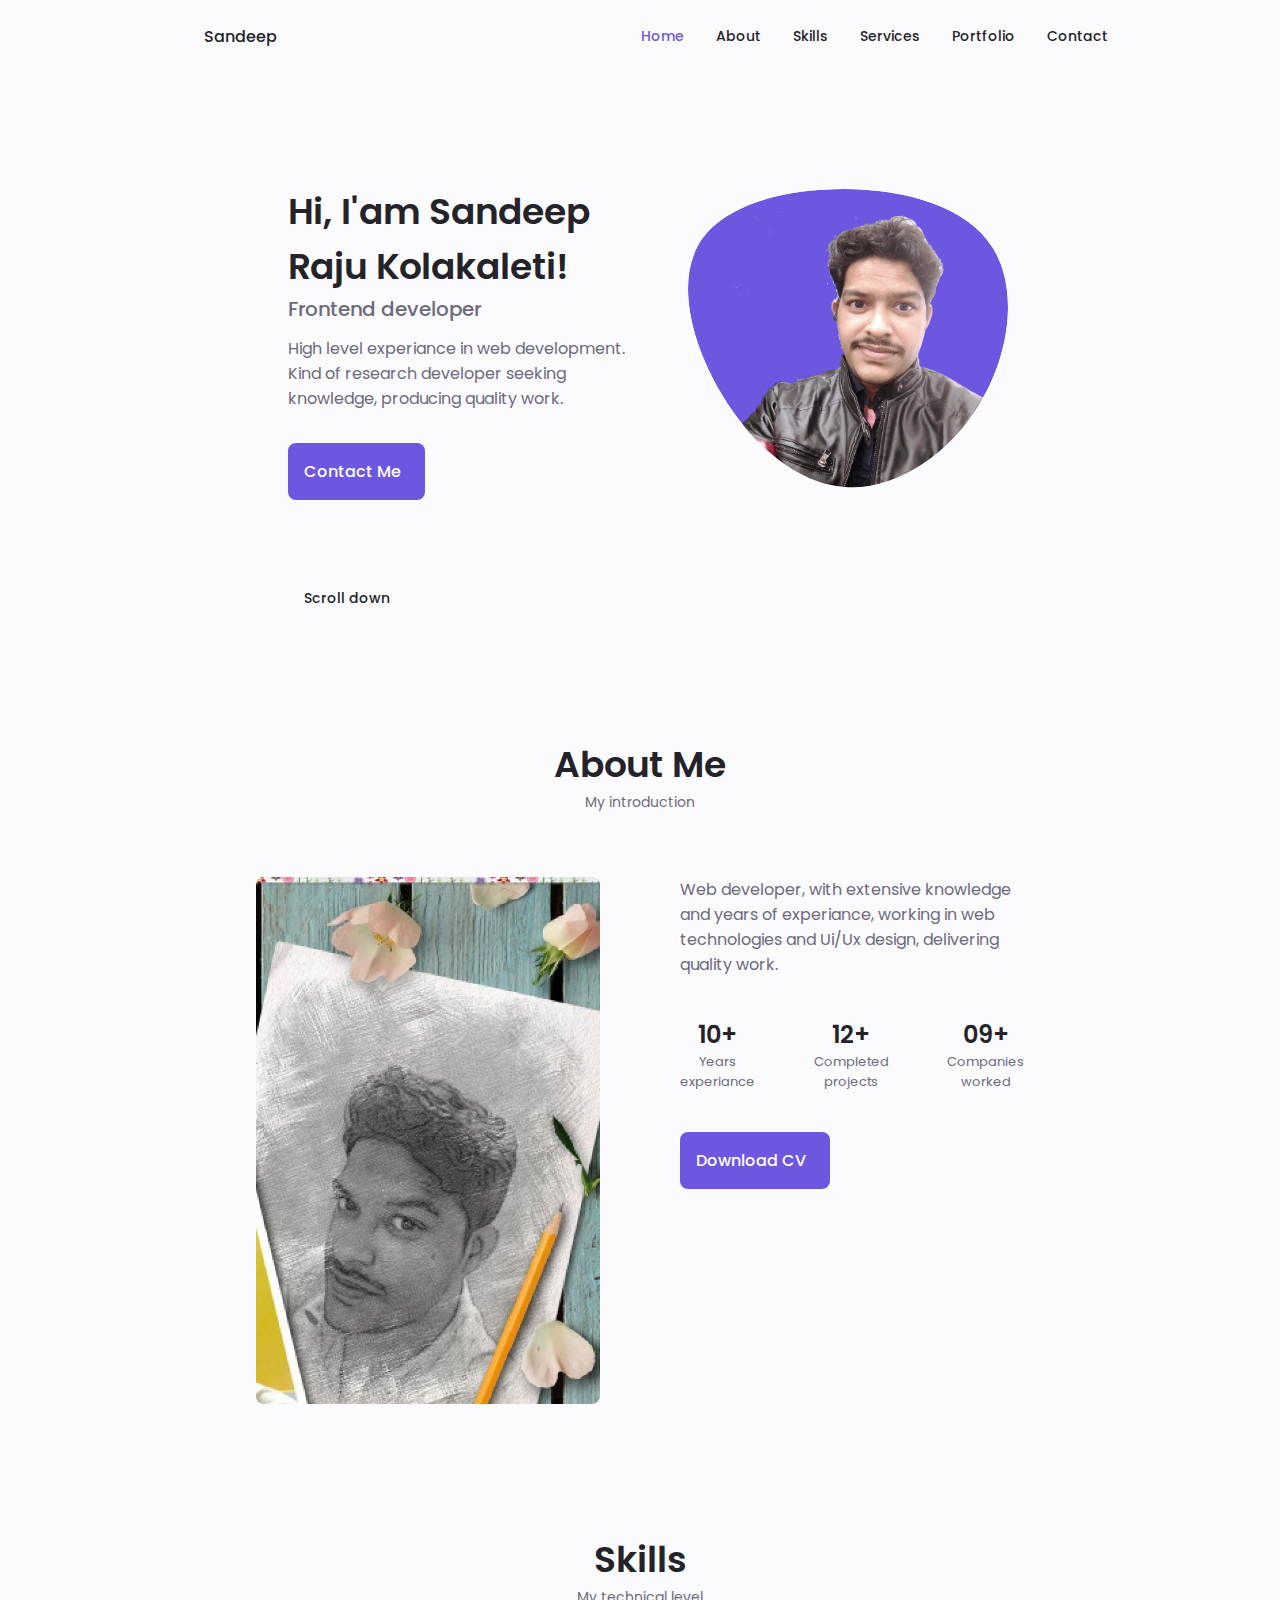
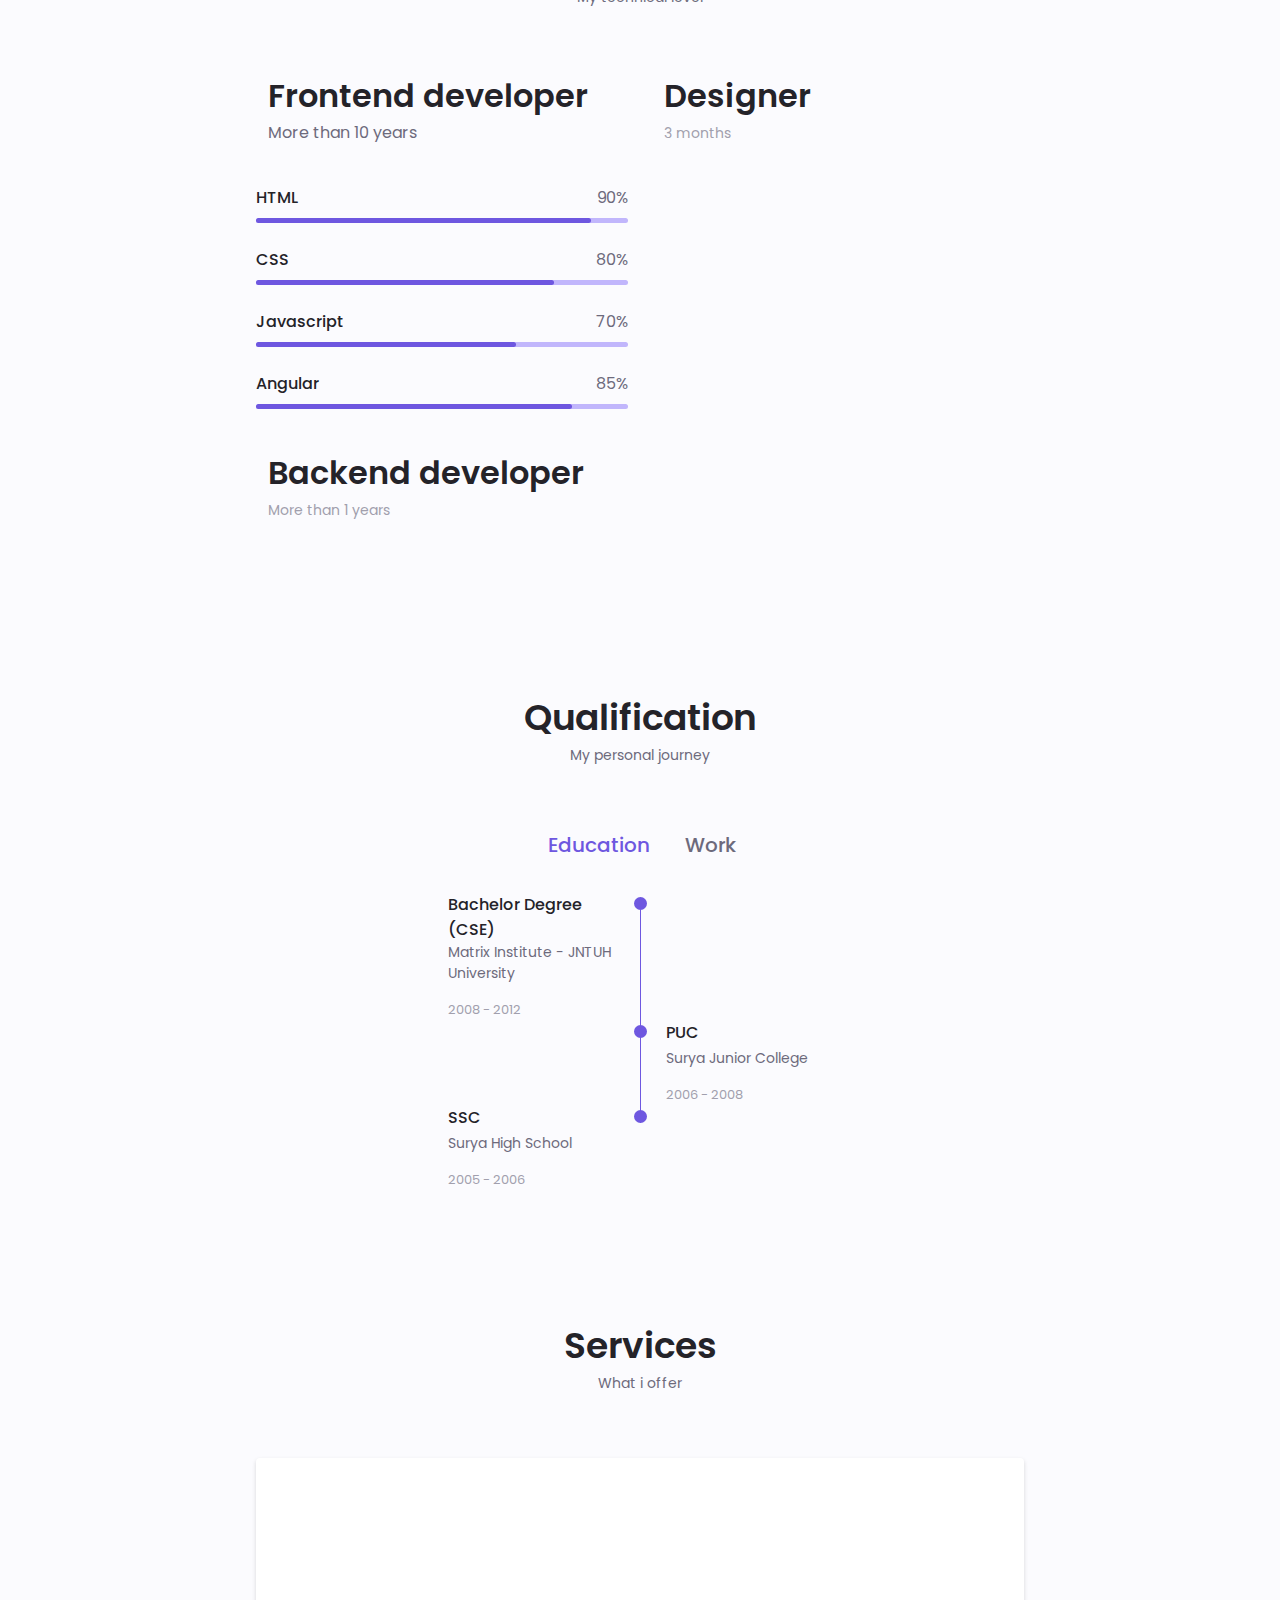
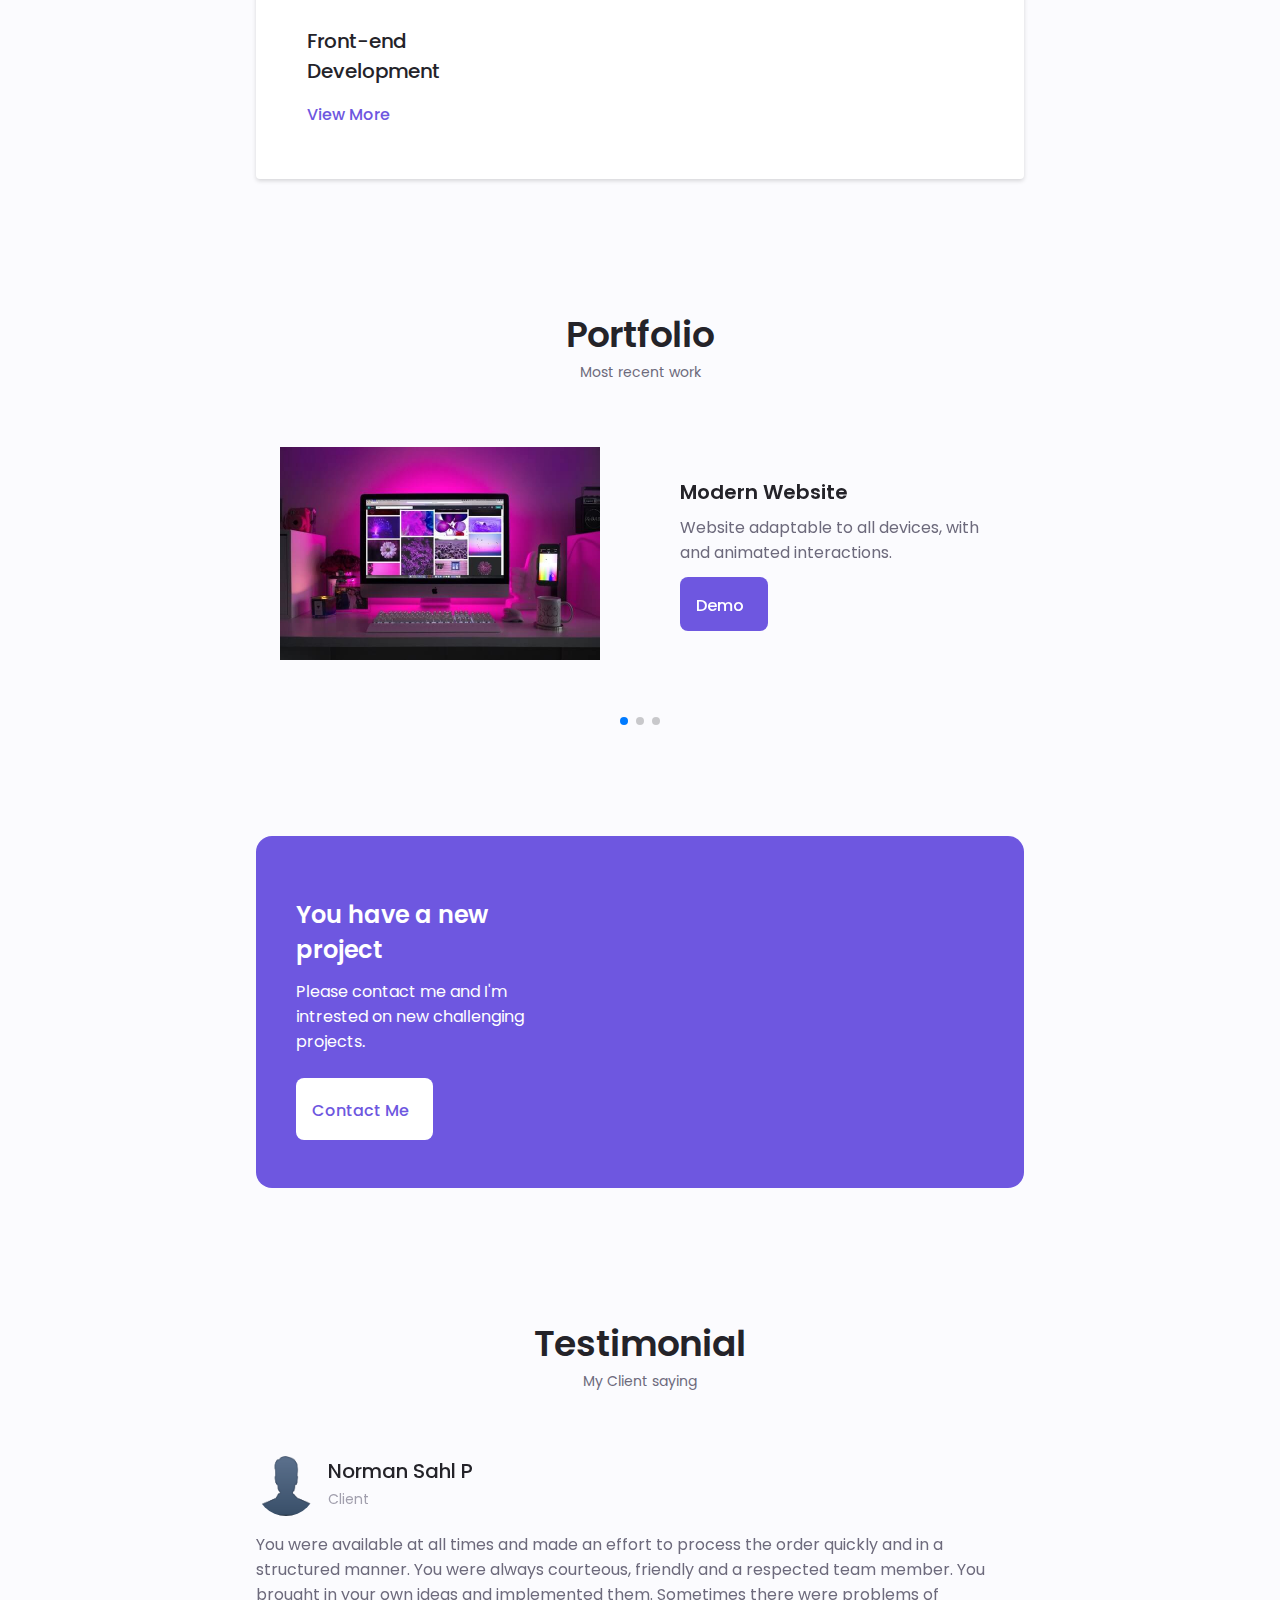
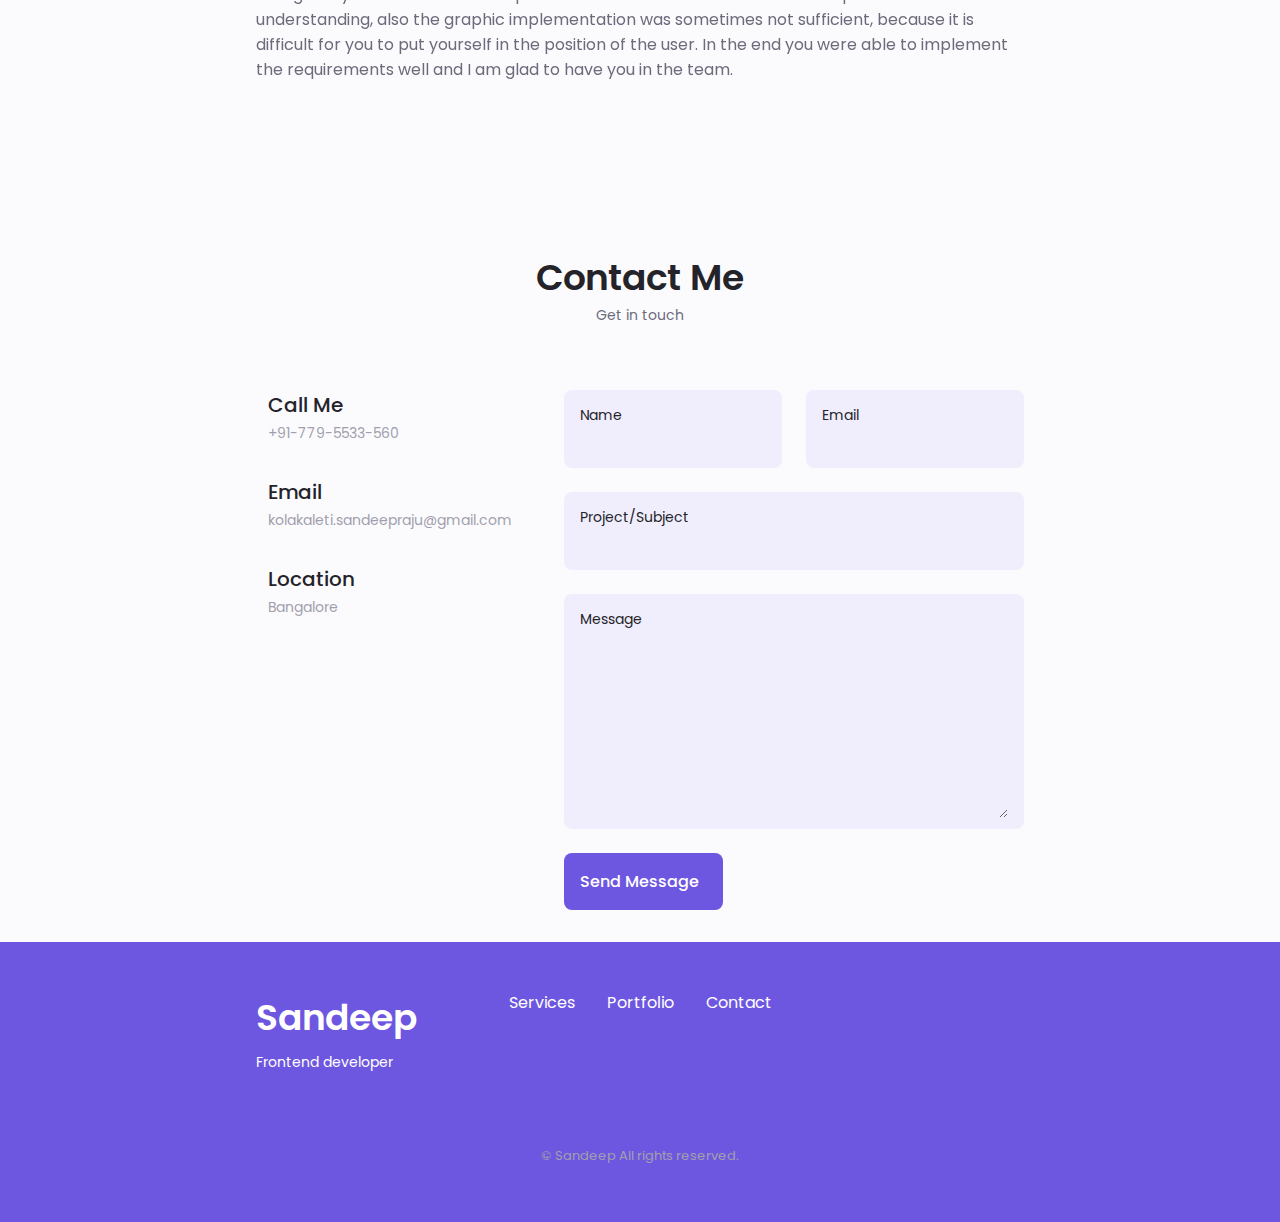
==== commit ac36f157: "changes on 23 july 2023" ====
--- a/public/index2.html
+++ b/public/index2.html
@@ -77,7 +77,7 @@
                             <a href="#contact" class="home__social-icon">
                                 <i class="uil uil-mailbox"></i>
                             </a>
-                            <a href="https://github.com/sandeepraju538" target="_blank" class="home__social-icon">
+                            <a href="https://github.com/Sakol538" target="_blank" class="home__social-icon">
                                 <i class="uil uil-github-alt"></i>
                             </a>
                         </div>
@@ -131,15 +131,15 @@
                         </p>
                         <div class="about__info">
                             <div>
-                                <span class="about__info-title"> 08+ </span>
+                                <span class="about__info-title"> 10+ </span>
                                 <span class="about__info-name">Years <br> experiance</span>
                             </div>
                             <div>
-                                <span class="about__info-title"> 10+ </span>
+                                <span class="about__info-title"> 12+ </span>
                                 <span class="about__info-name">Completed <br> projects</span>
                             </div>
                             <div>
-                                <span class="about__info-title"> 08+ </span>
+                                <span class="about__info-title"> 09+ </span>
                                 <span class="about__info-name">Companies <br> worked</span>
                             </div>
                         </div>
@@ -164,7 +164,7 @@
                                 <i class="uil uil-brackets-curly skills__icon"></i>
                                 <div>
                                     <h1 class="skills_title">Frontend developer</h1>
-                                    <span class="skills_subtitles">More than 8 years</span>
+                                    <span class="skills_subtitles">More than 10 years</span>
                                 </div>
                                 <i class="uil uil-angle-down skills__arrow"></i>
                             </div>
@@ -214,7 +214,7 @@
                                 <i class="uil uil-server-network skills__icon"></i>
                                 <div>
                                     <h1 class="skills_title">Backend developer</h1>
-                                    <span class="skills_subtitle">More than 2 years</span>
+                                    <span class="skills_subtitle">More than 1 years</span>
                                 </div>
                                 <i class="uil uil-angle-down skills__arrow"></i>
                             </div>
@@ -231,7 +231,7 @@
                                 <div class="skills__data">
                                     <div class="skills__titles">
                                         <h3 class="skills__name">Firebase</h3>
-                                        <span class="skills__number">50%</span>
+                                        <span class="skills__number">30%</span>
                                     </div>
                                     <div class="skills__bar">
                                         <span class="skills__percentage skills__firebase"></span>
@@ -240,7 +240,7 @@
                                 <div class="skills__data">
                                     <div class="skills__titles">
                                         <h3 class="skills__name">Phython</h3>
-                                        <span class="skills__number">60%</span>
+                                        <span class="skills__number">10%</span>
                                     </div>
                                     <div class="skills__bar">
                                         <span class="skills__percentage skills__python"></span>
@@ -282,7 +282,7 @@
                                 <div class="skills__data">
                                     <div class="skills__titles">
                                         <h3 class="skills__name">Sketch</h3>
-                                        <span class="skills__number">30%</span>
+                                        <span class="skills__number">20%</span>
                                     </div>
                                     <div class="skills__bar">
                                         <span class="skills__percentage skills__sketch"></span>
@@ -291,7 +291,7 @@
                                 <div class="skills__data">
                                     <div class="skills__titles">
                                         <h3 class="skills__name">Photoshop</h3>
-                                        <span class="skills__number">40%</span>
+                                        <span class="skills__number">20%</span>
                                     </div>
                                     <div class="skills__bar">
                                         <span class="skills__percentage skills__photoshop"></span>
@@ -368,11 +368,40 @@
                         <div class="qualification__content" data-content id="work">
                             <div class="qualification__data">
                                 <div>
+                                    <h3 class="qualification__title">Technical Lead</h3>
+                                    <span class="qualification__subtitle">Photon Interactive Pvt Ltd</span>
+                                    <div class="qualification__calendar">
+                                        <i class="uil uil-calendar-alt"></i>
+                                        2023 - present
+                                    </div>
+                                </div>
+                                <div>
+                                    <span class="qualification__rounder"></span>
+                                    <span class="qualification__line"></span>
+                                </div>
+                            </div>
+                            <div class="qualification__data">
+                                <div></div>
+                                <div>
+                                    <span class="qualification__rounder"></span>
+                                    <span class="qualification__line"></span>
+                                </div>
+                                <div>
+                                    <h3 class="qualification__title">web/js Developer</h3>
+                                    <span class="qualification__subtitle">Cortado Mobile Solutions GmbH</span>
+                                    <div class="qualification__calendar">
+                                        <i class="uil uil-calendar-alt"></i>
+                                        2022 - 2022
+                                    </div>
+                                </div>
+                            </div>
+                            <div class="qualification__data">
+                                <div>
                                     <h3 class="qualification__title">Frontend Developer</h3>
                                     <span class="qualification__subtitle">SV Gebäudeautomation GmbH</span>
                                     <div class="qualification__calendar">
                                         <i class="uil uil-calendar-alt"></i>
-                                        2020 - present
+                                        2020 - 2022
                                     </div>
                                 </div>
                                 <div>
@@ -695,7 +724,7 @@
                             <i class="uil uil-phone contact__icon"></i>
                             <div>
                                 <h3 class="contact__title">Call Me</h3>
-                                <span class="contact__subtitle">+49-157-8320-6786</span>
+                                <span class="contact__subtitle">+91-779-5533-560</span>
                             </div>
                         </div>
                         <div class="contact__information">
@@ -709,7 +738,7 @@
                             <i class="uil uil-map-marker contact__icon"></i>
                             <div>
                                 <h3 class="contact__title">Location</h3>
-                                <span class="contact__subtitle">Germany</span>
+                                <span class="contact__subtitle">Bangalore</span>
                             </div>
                         </div>
                     </div>
--- a/public/assets/css/styles.css
+++ b/public/assets/css/styles.css
@@ -520,11 +520,11 @@
 }
 
 .skills__firebase {
-    width: 50%;
+    width: 30%;
 }
 
 .skills__python {
-    width: 50%;
+    width: 10%;
 }
 
 .skills__dotnet {
@@ -536,11 +536,11 @@
 }
 
 .skills__sketch {
-    width: 30%;
+    width: 20%;
 }
 
 .skills__photoshop {
-    width: 40%;
+    width: 20%;
 }
 
 .skills__close .skills__list {
